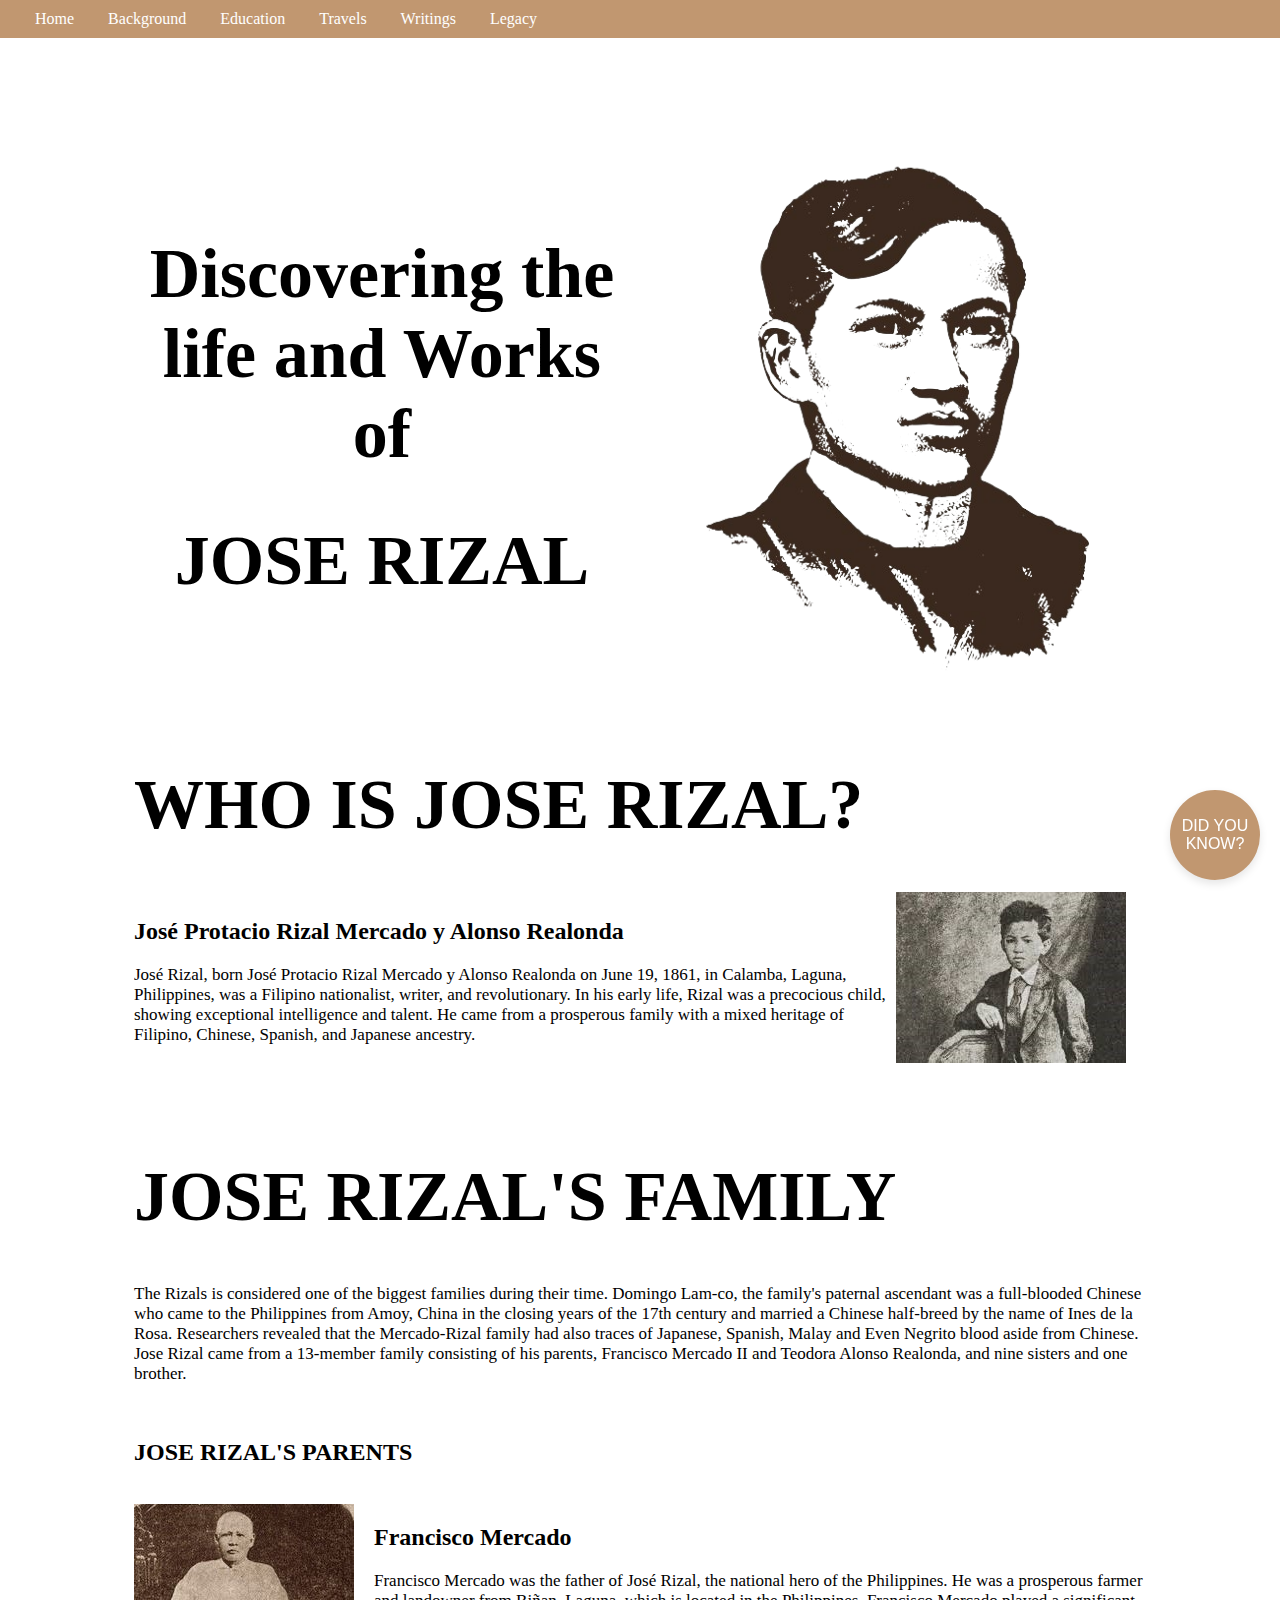
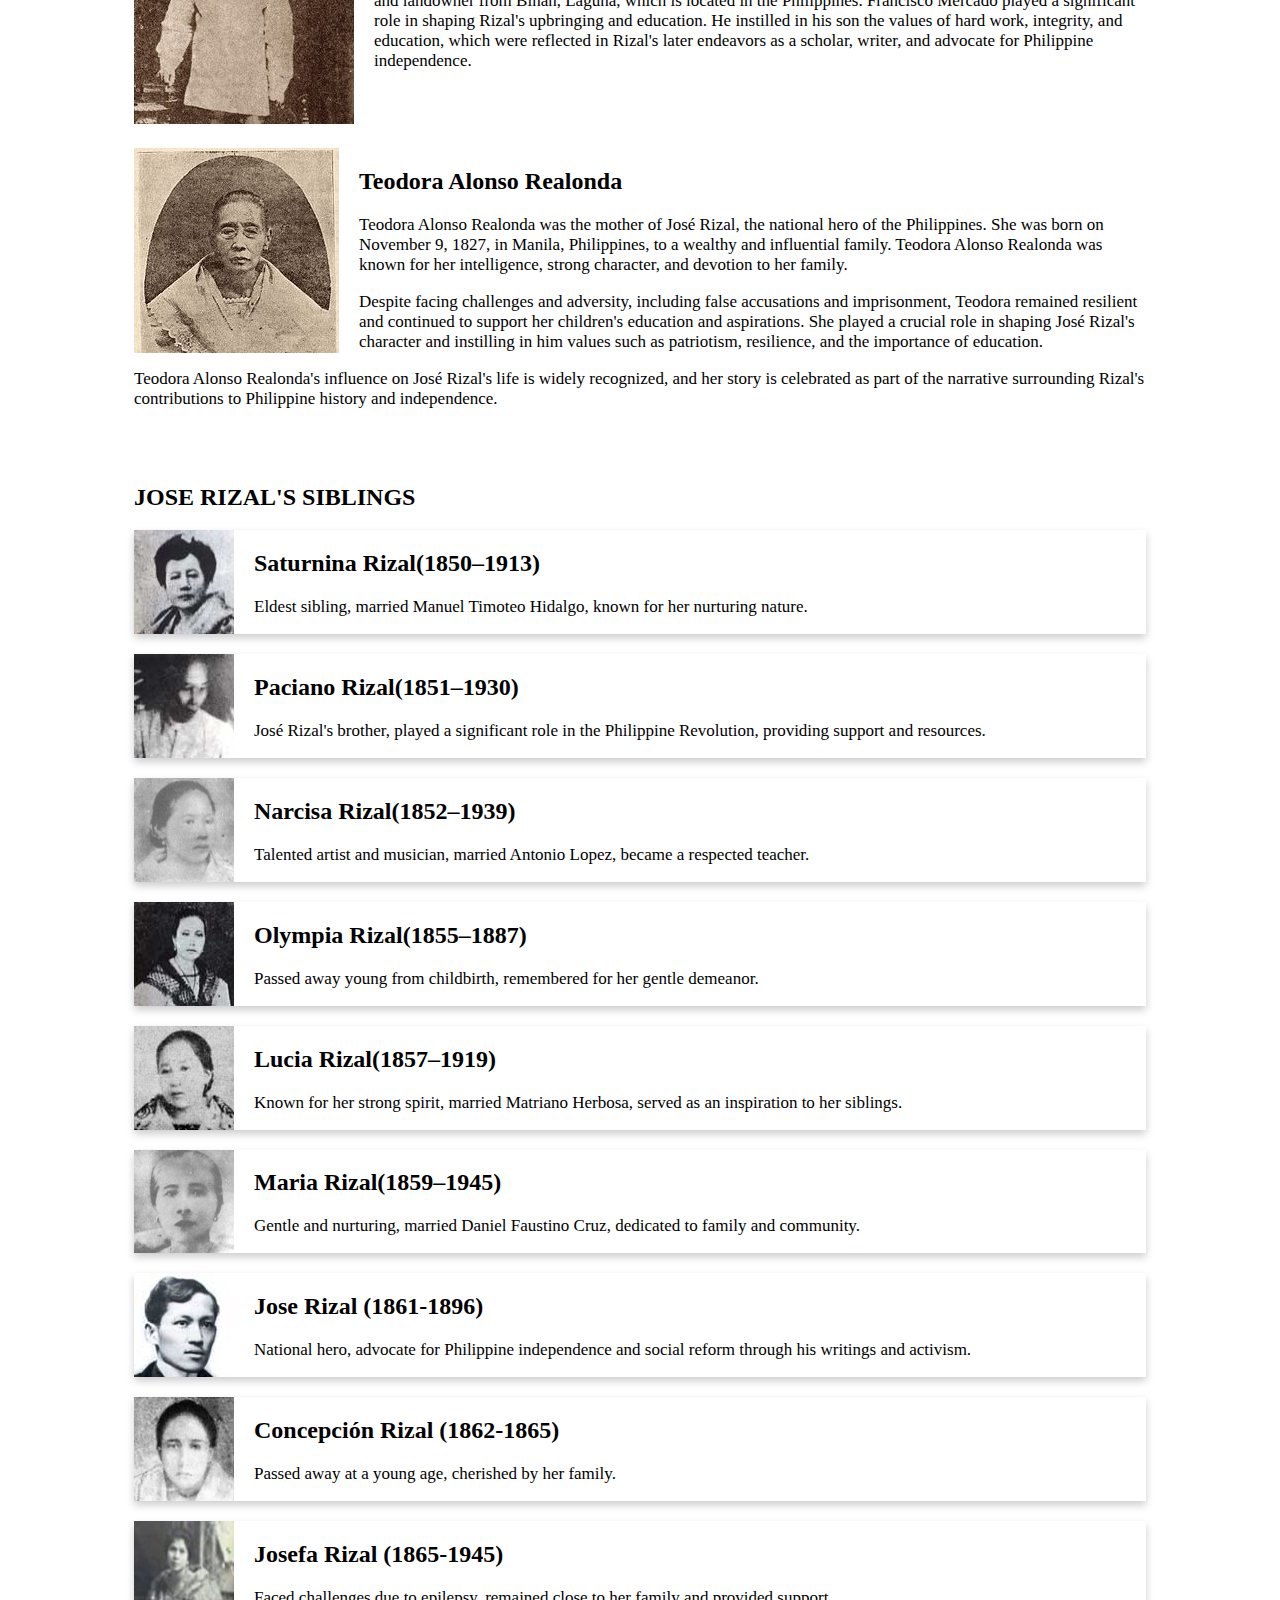
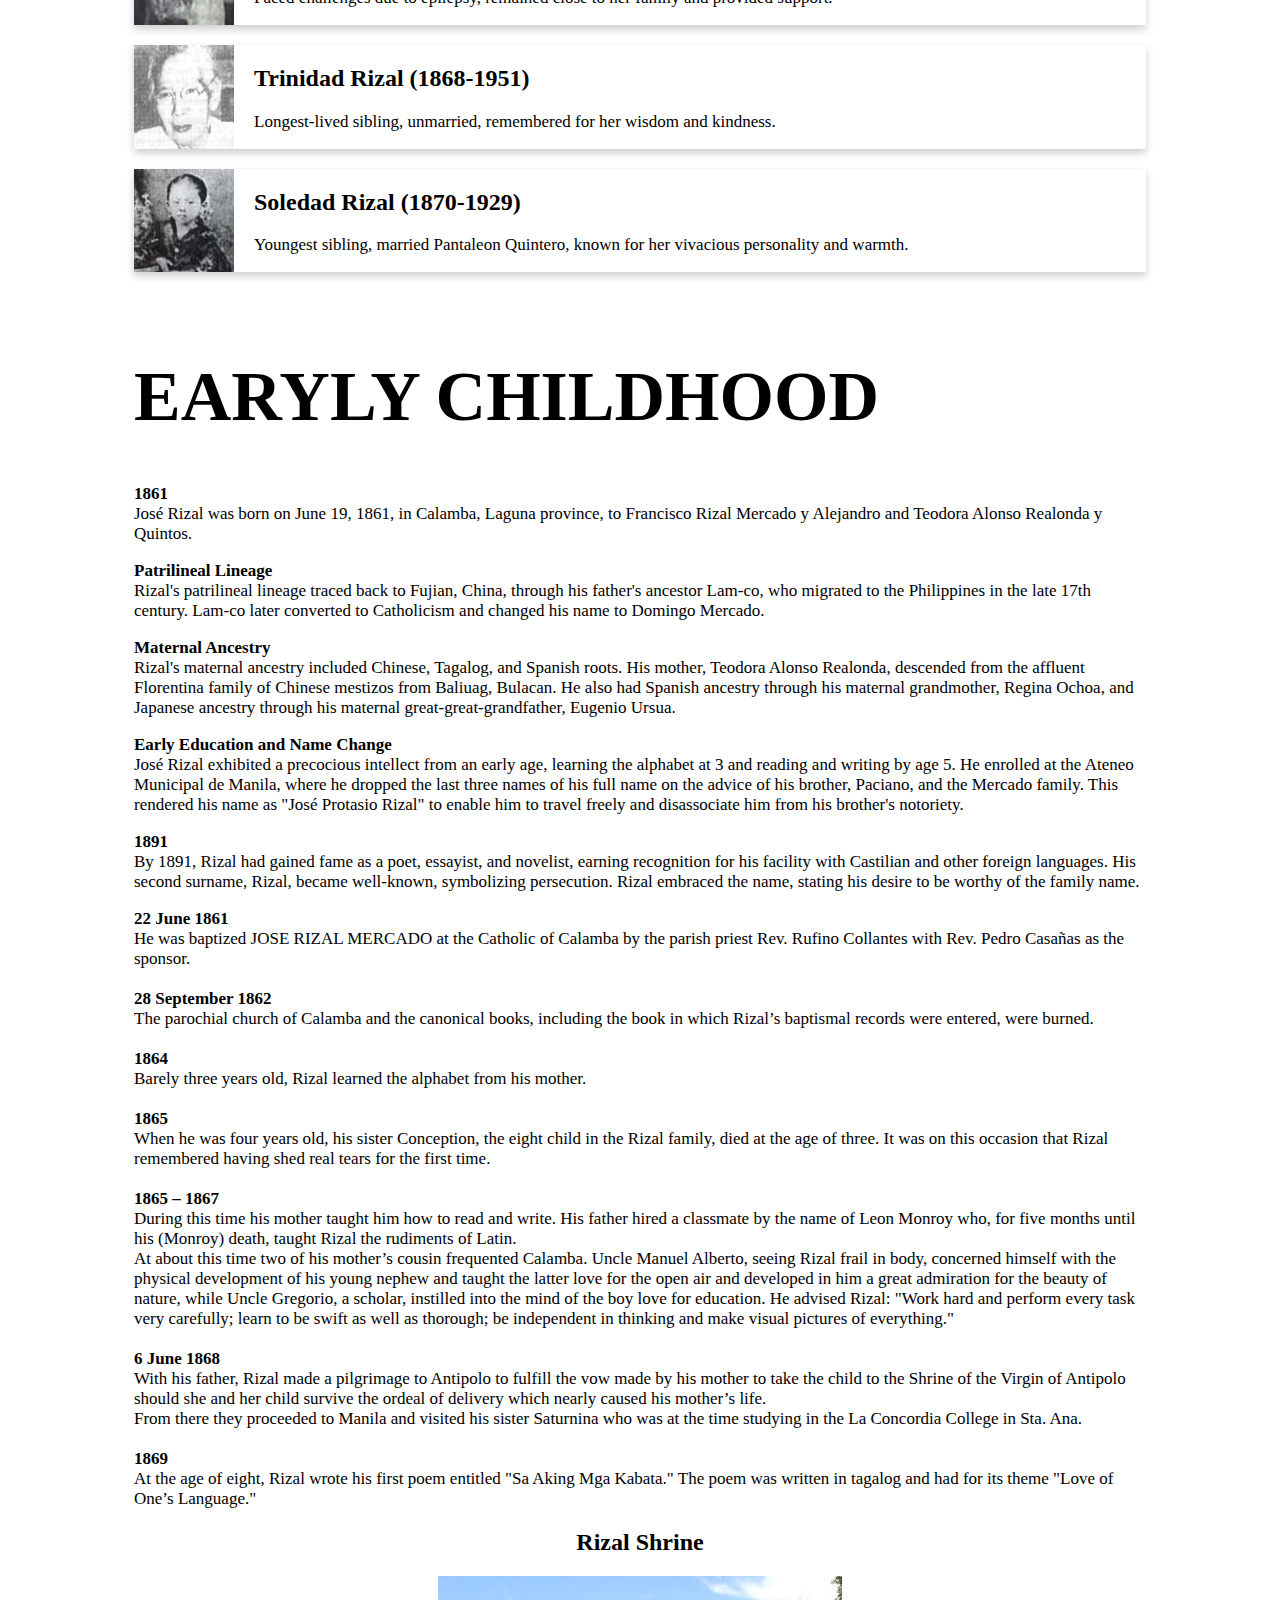
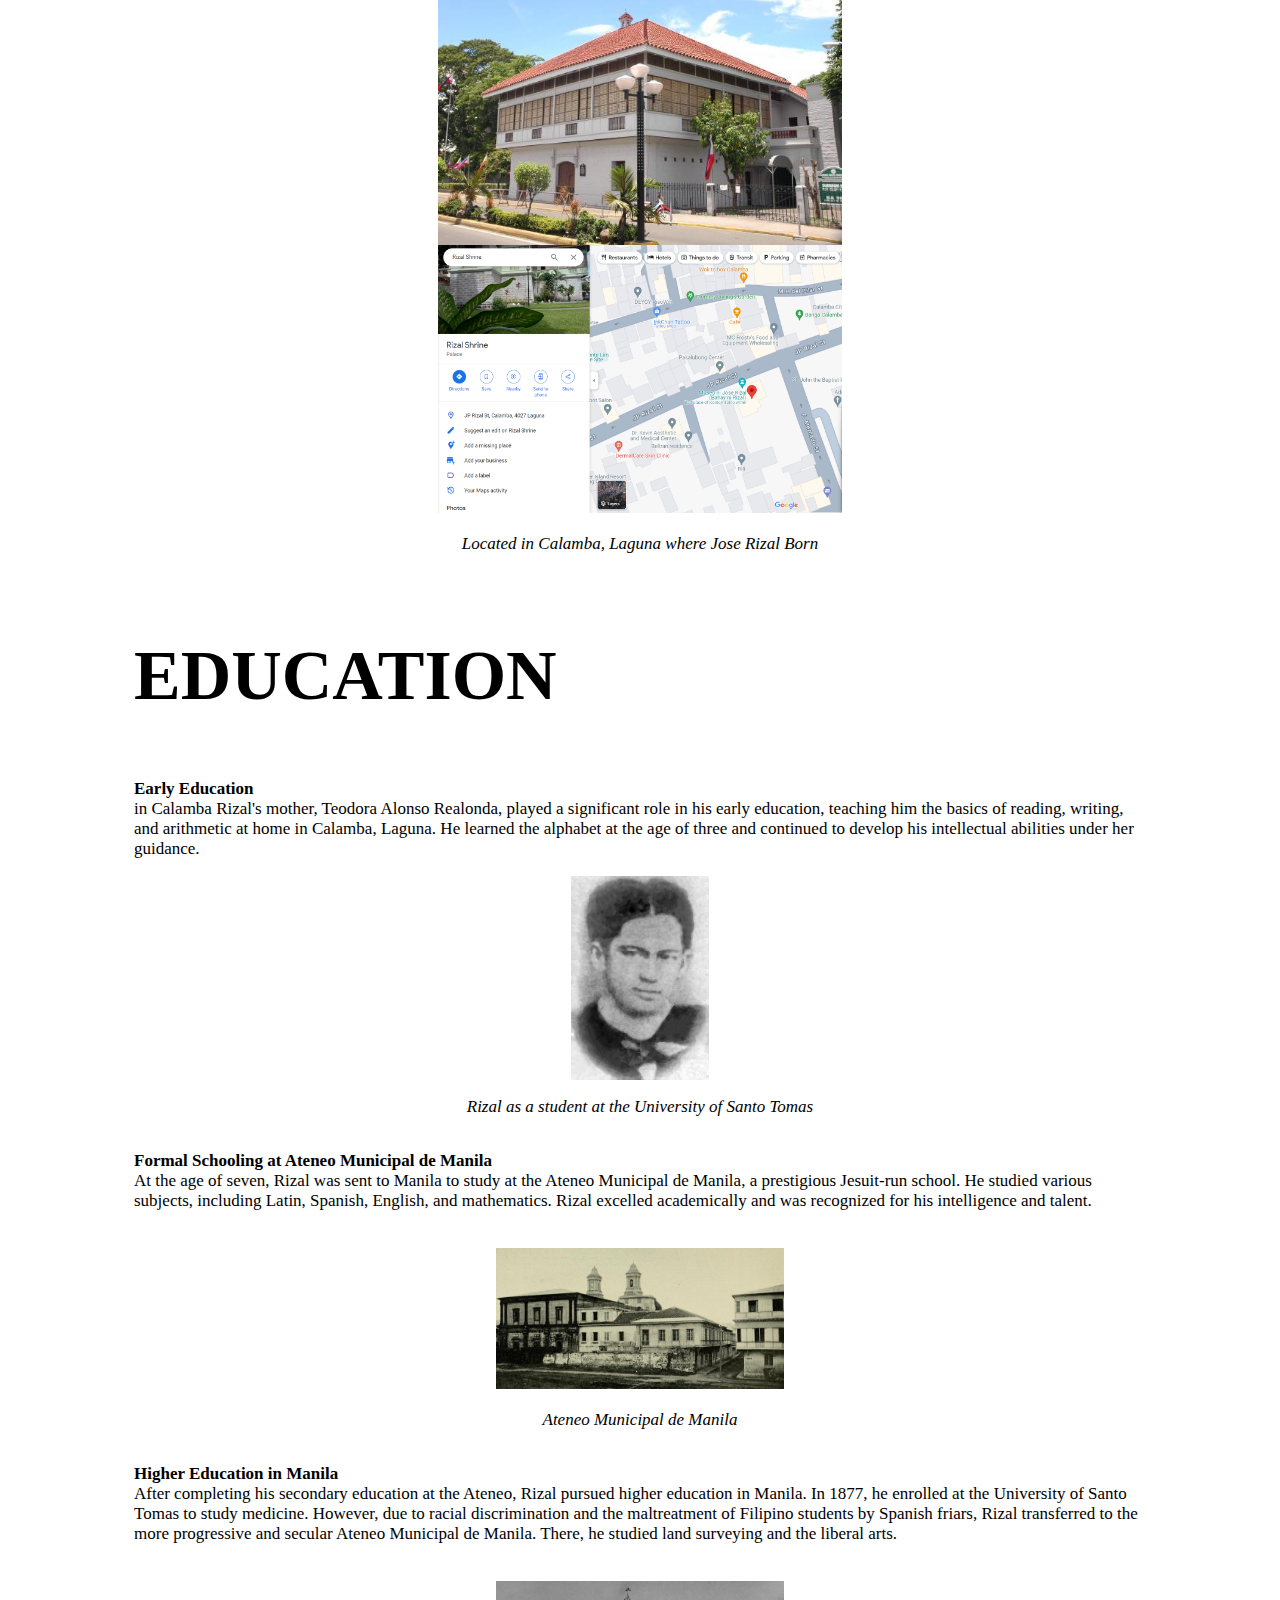
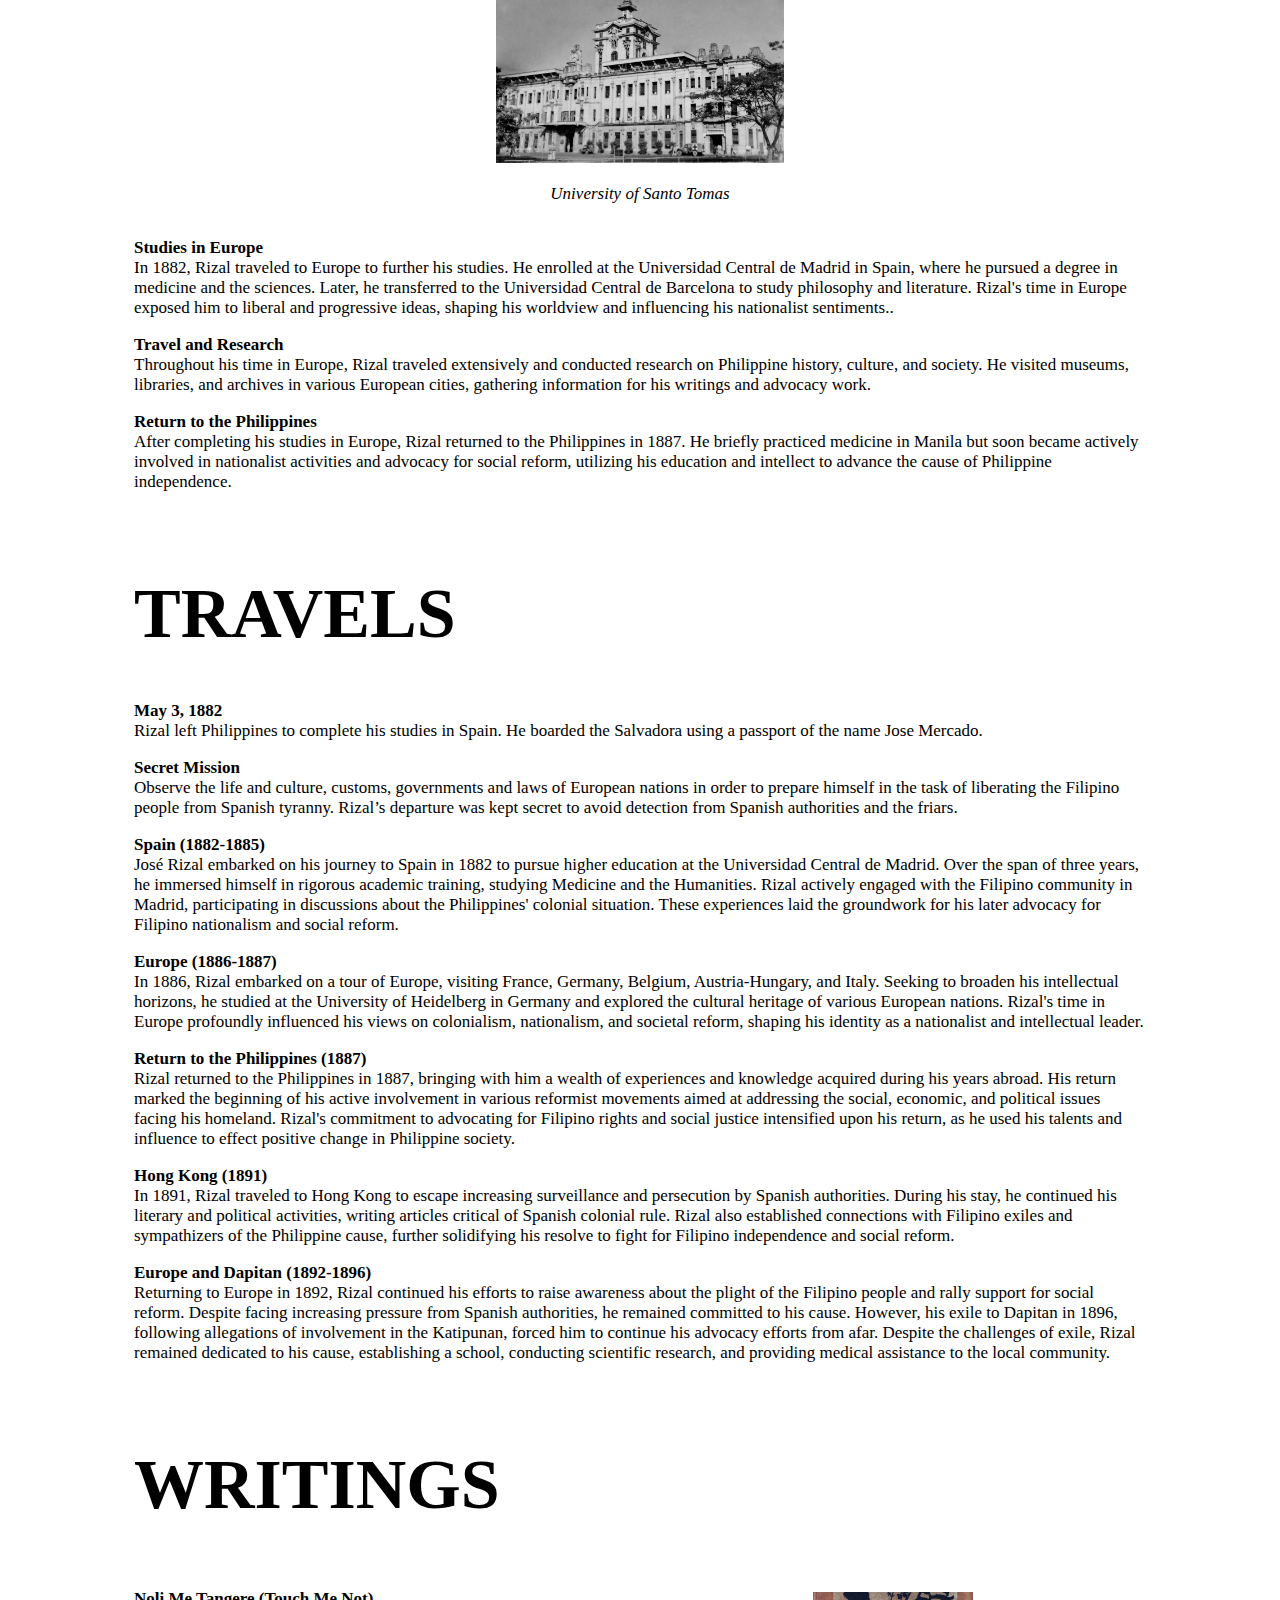
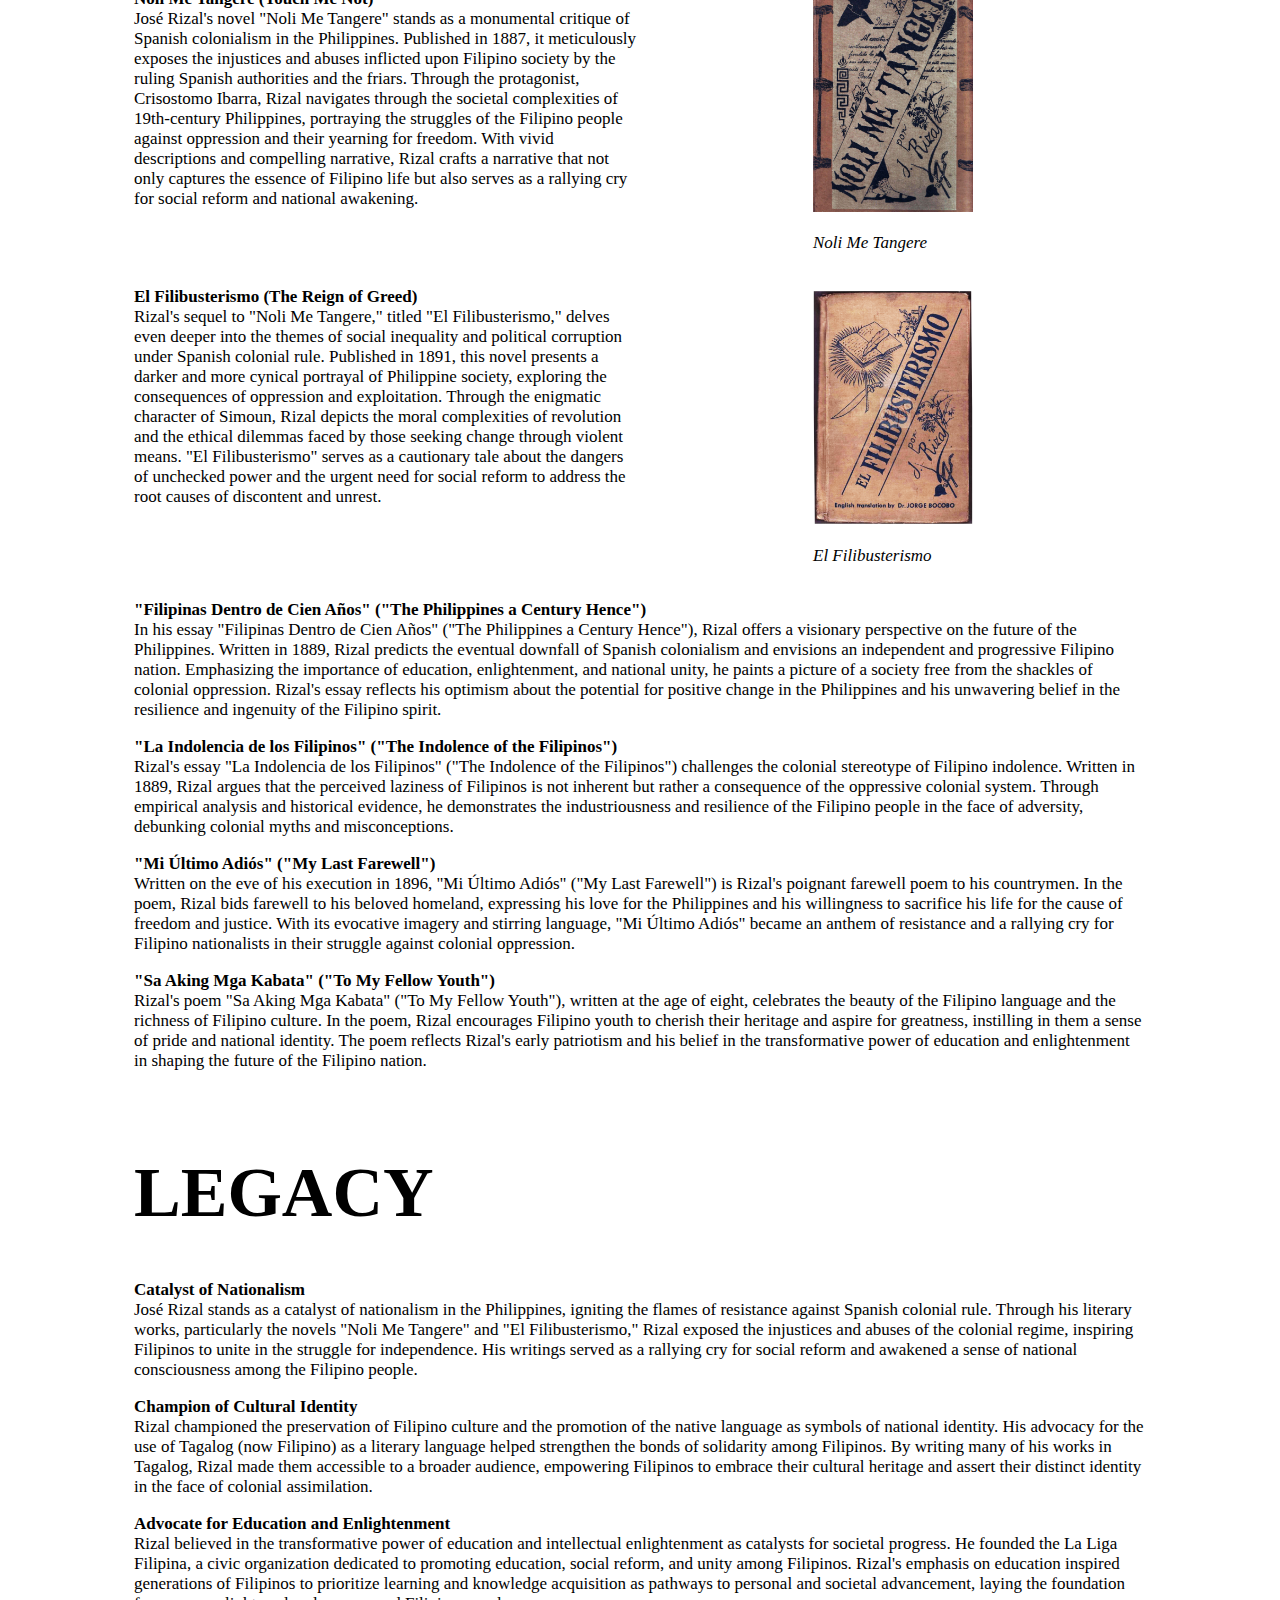
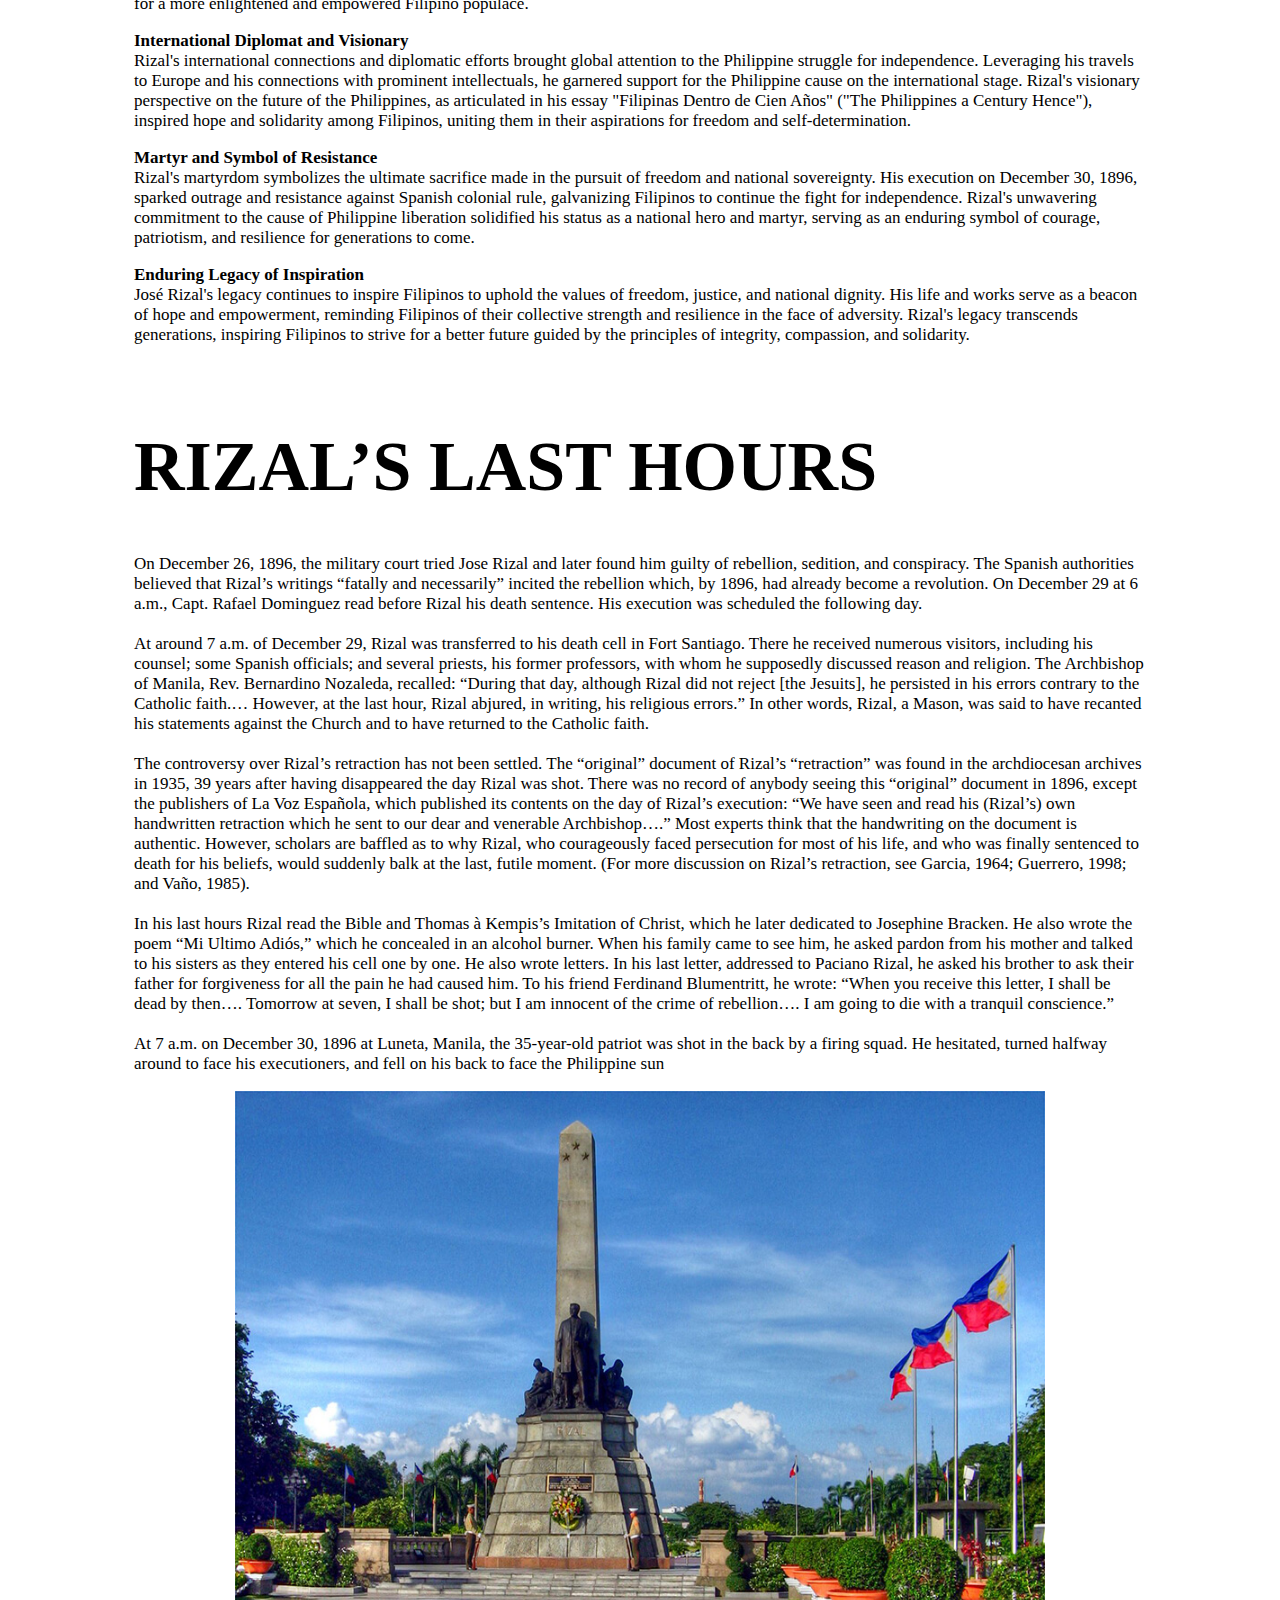
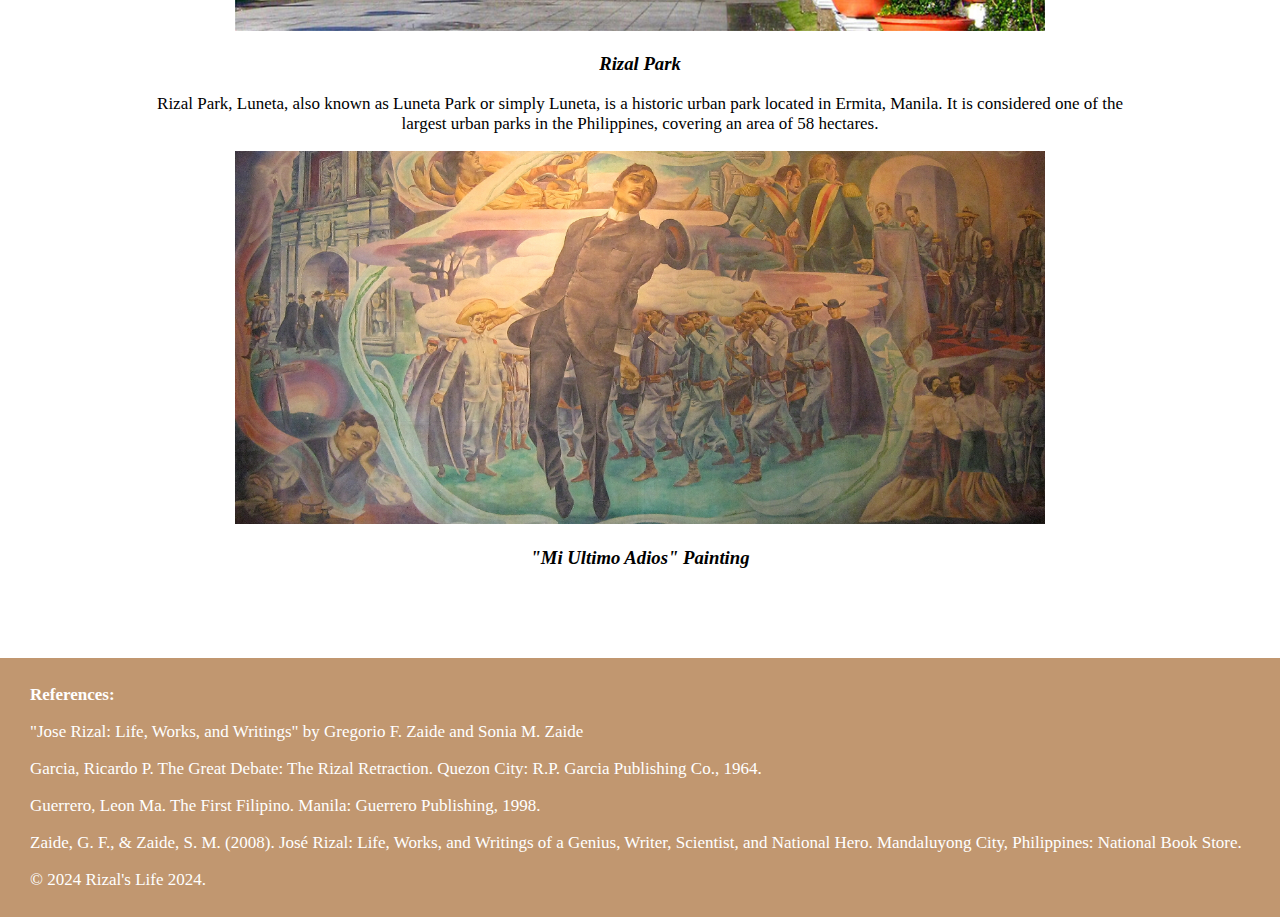
==== index.html @ e2695bc6 "w" ====
<!DOCTYPE html>
<html lang="en">
<head>
  <meta charset="UTF-8">
  <meta name="viewport" content="width=device-width, initial-scale=1.0">
  <title>My Website</title>
  <link rel="stylesheet" href="rizal-css.css">
</head>
<body>
    <header>
        <nav>
          <button id="menu-toggle">&#9776;</button>
          <ul class="navbar" id="nav-menu">
            <li><a href="#home">Home</a></li>
            <li><a href="#content">Background</a>
              <div class="subnav">
                <a href="#family">Family</a>
                <a href="#life">Early Life</a>
                <a href="#lasthour">Rizal's Last Hour</a>
              </div>
            </li>
            <li><a href="#education">Education</a></li>
            <li><a href="#travels">Travels</a></li>
            <li><a href="#writings">Writings</a></li>
            <li><a href="#legacy">Legacy</a></li>
          </ul>
        </nav>
      </header>      
  <div class="main-container">
  <main>
    <section id="home">
    <div class="intro">
        <div class="introtext">
            <h1>Discovering the life and Works of</h1>
            <h1>JOSE RIZAL</h1>

        </div>
        <div class="rizalimg">
            <img src="Rizal/rizal.png" alt="Rizal">
        </div>
    </div>
    </section>
    <h1>WHO IS JOSE RIZAL?</h1>
    <div class="jose">
        
        <div class="josetext">
            <h2>José Protacio Rizal Mercado y Alonso Realonda</h2>
            <p>José Rizal, born José Protacio Rizal Mercado y Alonso Realonda on June 19, 1861, in Calamba, Laguna, Philippines, was a Filipino nationalist, writer, and revolutionary. In his early life, Rizal was a precocious child, showing exceptional intelligence and talent. He came from a prosperous family with a mixed heritage of Filipino, Chinese, Spanish, and Japanese ancestry.</p>
        </div>
        <div class="joseimg">
            <img src="Rizal/josechild.jpg" alt="Jose Child">
        </div>
    </div>
<section id="family">
    <div class="family">
        <div class="familytext">
            <br>
            <h1>JOSE RIZAL'S FAMILY</h1>
            <p>The Rizals is considered one of the biggest families during their time. Domingo Lam-co, the family's paternal ascendant was a 
                full-blooded Chinese who came to the Philippines from Amoy, China in the closing years of the 17th century and married a Chinese 
                half-breed by the name of Ines de la Rosa.
                Researchers revealed that the Mercado-Rizal family had also traces of Japanese, Spanish, Malay and Even Negrito blood aside from Chinese.
                Jose Rizal came from a 13-member family consisting of his parents, Francisco Mercado II and Teodora Alonso Realonda, and nine sisters and one brother.</p>
        </div>
    </div>
    <br>
    <h2>JOSE RIZAL'S PARENTS</h2>
    <div class="parents">
        <div class="parentstext">
            <br>

            <div class="parentsimg">
            <img src="Rizal/father.jpg" alt="Francisco Mercado">
        </div>            
        <h2>Francisco Mercado</h2>
            <p>Francisco Mercado was the father of José Rizal, the national hero of the Philippines. 
                He was a prosperous farmer and landowner from Biñan, Laguna, which is located in the Philippines. 
                Francisco Mercado played a significant role in shaping Rizal's upbringing and education. 
                He instilled in his son the values of hard work, integrity, and education, which were reflected in 
                Rizal's later endeavors as a scholar, writer, and advocate for Philippine independence.</p>
        </div>
        
    </div>

    <div class="parents">
        <div class="parentstext">
            
            <div class="parentsimg">
            <img src="Rizal/mother.jpg" alt="Teodora Alonso Realonda">
        </div>
        <h2>Teodora Alonso Realonda</h2>
            <p>Teodora Alonso Realonda was the mother of José Rizal, the national hero of the Philippines. 
                She was born on November 9, 1827, in Manila, Philippines, to a wealthy and influential family. 
                Teodora Alonso Realonda was known for her intelligence, strong character, and devotion to her family.</p>

            <p>Despite facing challenges and adversity, including false accusations and imprisonment, Teodora remained 
                resilient and continued to support her children's education and aspirations. She played a crucial role in 
                shaping José Rizal's character and instilling in him values such as patriotism, resilience, and the importance of education.</p>
                
            <p>Teodora Alonso Realonda's influence on José Rizal's life is widely recognized, and her story is celebrated 
                as part of the narrative surrounding Rizal's contributions to Philippine history and independence.</p>
        </div>
        
    </div>
    <!--SIBLINGS-->
        <br>
        <h2>JOSE RIZAL'S SIBLINGS</h2>
        <div class="siblings">
        <div class="siblinginfo">
                <img class="siblingsimg" src="Rizal/saturnina.jpg" alt="Teodora Alonso Realonda">
            <div class="siblingstext">
                <h2>Saturnina Rizal(1850–1913)</h2>
                <p>Eldest sibling, married Manuel Timoteo Hidalgo, known for her nurturing nature.</p>
            </div>
        </div>
        <div class="siblinginfo">
                <img class="siblingsimg" src="Rizal/paciano.jpg" alt="Teodora Alonso Realonda">
            <div class="siblingstext">
                <h2>Paciano Rizal(1851–1930)</h2>
                <p>José Rizal's brother, played a significant role in the Philippine Revolution, providing support and resources.
            </div>
        </div>
        <div class="siblinginfo">
                <img class="siblingsimg" src="Rizal/narcisa.jpg" alt="Teodora Alonso Realonda">
            <div class="siblingstext">
                <h2>Narcisa Rizal(1852–1939)</h2>
                <p>Talented artist and musician, married Antonio Lopez, became a respected teacher.
            </div>
        </div>
        <div class="siblinginfo">
                <img class="siblingsimg" src="Rizal/olimpia.jpg" alt="Teodora Alonso Realonda">
            <div class="siblingstext">
                <h2>Olympia Rizal(1855–1887)</h2>
                <p>Passed away young from childbirth, remembered for her gentle demeanor.
            </div>
        </div>
        <div class="siblinginfo">
                <img class="siblingsimg" src="Rizal/lucia.jpg" alt="Teodora Alonso Realonda">
            <div class="siblingstext">
                <h2>Lucia Rizal(1857–1919)</h2>
                <p>Known for her strong spirit, married Matriano Herbosa, served as an inspiration to her siblings.
            </div>
        </div>
        <div class="siblinginfo">
                <img class="siblingsimg" src="Rizal/maria.jpg" alt="Teodora Alonso Realonda">
            <div class="siblingstext">
                <h2>Maria Rizal(1859–1945)</h2>
                <p>Gentle and nurturing, married Daniel Faustino Cruz, dedicated to family and community.
            </div>
        </div>
        <div class="siblinginfo">
                <img class="siblingsimg" src="Rizal/rizal.jpg" alt="Teodora Alonso Realonda">
            <div class="siblingstext">
                <h2>Jose Rizal (1861-1896)</h2>
                <p>National hero, advocate for Philippine independence and social reform through his writings and activism.
            </div>
        </div>
        <div class="siblinginfo">
                <img class="siblingsimg" src="Rizal/conception.jpg" alt="Teodora Alonso Realonda">
            <div class="siblingstext">
                <h2>Concepción Rizal (1862-1865)</h2>
                <p>Passed away at a young age, cherished by her family.
            </div>
        </div>
        <div class="siblinginfo">
                <img class="siblingsimg" src="Rizal/josefia.jpg" alt="Teodora Alonso Realonda">
            <div class="siblingstext">
                <h2>Josefa Rizal (1865-1945)</h2>
                <p>Faced challenges due to epilepsy, remained close to her family and provided support.
            </div>
        </div>
        <div class="siblinginfo">
                <img class="siblingsimg" src="Rizal/trinidad.jpg" alt="Teodora Alonso Realonda">
            <div class="siblingstext">
                <h2>Trinidad Rizal (1868-1951)</h2>
                <p>Longest-lived sibling, unmarried, remembered for her wisdom and kindness.</p>
        </div>
        </div>
        <div class="siblinginfo">
                <img class="siblingsimg" src="Rizal/soledad.jpg" alt="Teodora Alonso Realonda"> 
            <div class="siblingstext">
                <h2>Soledad Rizal (1870-1929)</h2>
                <p>Youngest sibling, married Pantaleon Quintero, known for her vivacious personality and warmth.</p>
            </div>
        </div>
    </div>
    </section>
    <!--EARLYCHILDHOOD-->
    <section id="life">
        <div class="earlychildhood">
            <br>
            <h1>EARYLY CHILDHOOD</h1>
            <p><b>1861</b><br> José Rizal was born on June 19, 1861, in Calamba, Laguna province, to Francisco Rizal Mercado y Alejandro and Teodora Alonso Realonda y Quintos.</p>
            <p><b>Patrilineal Lineage</b><br> Rizal's patrilineal lineage traced back to Fujian, China, through his father's ancestor Lam-co, who migrated to the Philippines in the late 17th century. Lam-co later converted to Catholicism and changed his name to Domingo Mercado.</p>
            <p><b>Maternal Ancestry</b><br> Rizal's maternal ancestry included Chinese, Tagalog, and Spanish roots. His mother, Teodora Alonso Realonda, descended from the affluent Florentina family of Chinese mestizos from Baliuag, Bulacan. He also had Spanish ancestry through his maternal grandmother, Regina Ochoa, and Japanese ancestry through his maternal great-great-grandfather, Eugenio Ursua.</p>
            <p><b>Early Education and Name Change</b><br> José Rizal exhibited a precocious intellect from an early age, learning the alphabet at 3 and reading and writing by age 5. He enrolled at the Ateneo Municipal de Manila, where he dropped the last three names of his full name on the advice of his brother, Paciano, and the Mercado family. This rendered his name as "José Protasio Rizal" to enable him to travel freely and disassociate him from his brother's notoriety.</p>
            <p><b>1891</b><br> By 1891, Rizal had gained fame as a poet, essayist, and novelist, earning recognition for his facility with Castilian and other foreign languages. His second surname, Rizal, became well-known, symbolizing persecution. Rizal embraced the name, stating his desire to be worthy of the family name.</p>
                <p><b>22 June 1861</b><br>He was baptized JOSE RIZAL MERCADO at the Catholic of Calamba by the parish priest Rev. Rufino Collantes with Rev. Pedro Casañas as the sponsor.<br>
                <br>
                <b>28 September 1862</b><br>The parochial church of Calamba and the canonical books, including the book in which Rizal’s baptismal records were entered, were burned.<br>
                <br>
                <b>1864</b><br>Barely three years old, Rizal learned the alphabet from his mother.<br>
                <br>
                <b>1865</b><br>When he was four years old, his sister Conception, the eight child in the Rizal family, died at the age of three. It was on this occasion that Rizal remembered having shed real tears for the first time.<br>
                <br>
                <b>1865 – 1867</b><br>During this time his mother taught him how to read and write. His father hired a classmate by the name of Leon Monroy who, for five months until his (Monroy) death, taught Rizal the rudiments of Latin.<br>
                At about this time two of his mother’s cousin frequented Calamba. Uncle Manuel Alberto, seeing Rizal frail in body, concerned himself with the physical development of his young nephew and taught the latter 
                love for the open air and developed in him a great admiration for the beauty of nature, while Uncle Gregorio, a scholar, instilled into the mind of the boy love for education. He advised Rizal: "Work hard 
                and perform every task very carefully; learn to be swift as well as thorough; be independent in thinking and make visual pictures of everything."<br>
                <br>
                <b> 6 June 1868</b><br>With his father, Rizal made a pilgrimage to Antipolo to fulfill the vow made by his mother to take the child to the Shrine of the Virgin of Antipolo should she and her child survive the ordeal of delivery which nearly caused his mother’s life.<br>
                From there they proceeded to Manila and visited his sister Saturnina who was at the time studying in the La Concordia College in Sta. Ana.<br>
                <br>
                <b>1869</b><br>At the age of eight, Rizal wrote his first poem entitled "Sa Aking Mga Kabata." The poem was written in tagalog and had for its theme "Love of One’s Language."</p>
        </div>
        <div class="shrineinfo">
                <h2>Rizal Shrine</h2>
            <img class="shrineimg"src="Rizal/shrine.jpg" alt="Rizal Shrine">
            <img class="shrinemap" src="Rizal/shrinemap.png" alt="Rizal Shrine Map">
            <p><i>Located in Calamba, Laguna where Jose Rizal Born</i></p>
            </div>
        
    </section>

    <!--EDUCAAAAAAAAAAAAAAAAAATION-->
    <section id="education">
    <div class="education">
        <br>
        <h1>EDUCATION</h1>
        <div class="educationgrid">
            <div class="educationtext2">
            <p><b>Early Education</b><br> in Calamba Rizal's mother, Teodora Alonso Realonda, played a significant role in his early education, 
                teaching him the basics of reading, writing, and arithmetic at home in Calamba, Laguna. He learned the alphabet at the 
                age of three and continued to develop his intellectual abilities under her guidance.</p>
            </div>
            <div class="teen">
                <img src="Rizal/teen.jpg" alt="Rizal Teen Age" >
                <p><i>Rizal as a student at the University of Santo Tomas</i></p>
            </div>
        </div>
    <div class="educationgrid">
        <div class="educationtext2">
            <p><b>Formal Schooling at Ateneo Municipal de Manila</b><br> At the age of seven, Rizal was sent to Manila to study at the Ateneo Municipal de Manila, 
                a prestigious Jesuit-run school. He studied various subjects, including Latin, Spanish, English, and mathematics. Rizal excelled academically 
                and was recognized for his intelligence and talent.</p>
        </div>
        <div class="school">
            <img src="Rizal/school.jpg" alt="Ateneo Municipal de Manila" >
            <p><i>Ateneo Municipal de Manila</i></p>
        </div>
    </div>
    <div class="educationgrid">
        <div class="educationtext3">
            <p><b>Higher Education in Manila</b><br> After completing his secondary education at the Ateneo, Rizal pursued higher 
                education in Manila. In 1877, he enrolled at the University of Santo Tomas to study medicine. However, due to racial discrimination 
                and the maltreatment of Filipino students by Spanish friars, Rizal transferred to the more progressive and secular Ateneo Municipal 
                de Manila. There, he studied land surveying and the liberal arts.</p>
        </div>
            <div class="school">    
            <img src="Rizal/tomas.jpg" alt="University of Santo Tomas">
            <p><i>University of Santo Tomas</i></p>
        </div>
    </div>
            <div class="educationtext4">
                <p><b>Studies in Europe</b><br> In 1882, Rizal traveled to Europe to further his studies. He enrolled at the Universidad Central
                    de Madrid in Spain, where he pursued a degree in medicine and the sciences. Later, he transferred to the Universidad Central 
                    de Barcelona to study philosophy and literature. Rizal's time in Europe exposed him to liberal and progressive ideas, shaping 
                    his worldview and influencing his nationalist sentiments..</p>
            <p><b>Travel and Research</b><br> Throughout his time in Europe, Rizal traveled extensively and conducted research on Philippine history, 
                culture, and society. He visited museums, libraries, and archives in various European cities, gathering information for his writings and advocacy work.</p>
                <p><b>Return to the Philippines</b><br>After completing his studies in Europe, Rizal returned to the Philippines in 1887. 
                    He briefly practiced medicine in Manila but soon became actively involved in nationalist activities and advocacy for social reform, 
                    utilizing his education and intellect to advance the cause of Philippine independence.</p>
            </div>
        </div>
    </section>
    <!--TRAVEEEEEEEEEEEEEEELS-->
    <section id="travels">
    <div class="travels">
        <br>
        <h1>TRAVELS</h1>
            <p><b>May 3, 1882</b><br>Rizal left Philippines to complete his studies in Spain. He boarded the Salvadora using a passport of the name Jose Mercado.</p>
            <p><b>Secret Mission</b><br>Observe the life and culture, customs, governments and laws of European nations in order to prepare himself in the task of liberating the Filipino people from Spanish tyranny. Rizal’s departure was kept secret to avoid detection from Spanish authorities and the friars.</p>
            <p><b>Spain (1882-1885)</b><br>José Rizal embarked on his journey to Spain in 1882 to pursue higher education at the Universidad Central de Madrid. Over the span of three years, he immersed himself in rigorous academic training, studying Medicine and the Humanities. Rizal actively engaged with the Filipino community in Madrid, participating in discussions about the Philippines' colonial situation. These experiences laid the groundwork for his later advocacy for Filipino nationalism and social reform.</p>
            <p><b>Europe (1886-1887)</b><br>In 1886, Rizal embarked on a tour of Europe, visiting France, Germany, Belgium, Austria-Hungary, and Italy. Seeking to broaden his intellectual horizons, he studied at the University of Heidelberg in Germany and explored the cultural heritage of various European nations. Rizal's time in Europe profoundly influenced his views on colonialism, nationalism, and societal reform, shaping his identity as a nationalist and intellectual leader.</p>
            <p><b>Return to the Philippines (1887)</b><br>Rizal returned to the Philippines in 1887, bringing with him a wealth of experiences and knowledge acquired during his years abroad. His return marked the beginning of his active involvement in various reformist movements aimed at addressing the social, economic, and political issues facing his homeland. Rizal's commitment to advocating for Filipino rights and social justice intensified upon his return, as he used his talents and influence to effect positive change in Philippine society.</p>
            <p><b>Hong Kong (1891)</b><br>In 1891, Rizal traveled to Hong Kong to escape increasing surveillance and persecution by Spanish authorities. During his stay, he continued his literary and political activities, writing articles critical of Spanish colonial rule. Rizal also established connections with Filipino exiles and sympathizers of the Philippine cause, further solidifying his resolve to fight for Filipino independence and social reform.</p>
            <p><b>Europe and Dapitan (1892-1896)</b><br>Returning to Europe in 1892, Rizal continued his efforts to raise awareness about the plight of the Filipino people and rally support for social reform. Despite facing increasing pressure from Spanish authorities, he remained committed to his cause. However, his exile to Dapitan in 1896, following allegations of involvement in the Katipunan, forced him to continue his advocacy efforts from afar. Despite the challenges of exile, Rizal remained dedicated to his cause, establishing a school, conducting scientific research, and providing medical assistance to the local community.</p>
        </div>
        </section>
        <!--WRITIIIIIIIIIIIIIIIIIIIIIIIIINGS-->
        <section id="writings">
        <div class="writings">
            <br>
            <h1>WRITINGS</h1>
        <div class="writingsgrid">
            <div class="writingstext">
                <p><b>Noli Me Tangere (Touch Me Not)</b><br>José Rizal's novel "Noli Me Tangere" stands as a monumental critique of Spanish colonialism in the Philippines. Published in 1887, it meticulously exposes the injustices and abuses inflicted upon Filipino society by the ruling Spanish authorities and the friars. Through the protagonist, Crisostomo Ibarra, Rizal navigates through the societal complexities of 19th-century Philippines, portraying the struggles of the Filipino people against oppression and their yearning for freedom. With vivid descriptions and compelling narrative, Rizal crafts a narrative that not only captures the essence of Filipino life but also serves as a rallying cry for social reform and national awakening.</p>
            </div>
            <div class="book">
                <img src="Rizal/noli.jpg" alt="Noli Me Tangere" >
                <p><i>Noli Me Tangere</i></p>
            </div>
        </div>
        <div class="writingsgrid">
            <div class="writingstext">
                <p><b>El Filibusterismo (The Reign of Greed)</b><br>Rizal's sequel to "Noli Me Tangere," titled "El Filibusterismo," delves even deeper into the themes of social inequality and political corruption under Spanish colonial rule. Published in 1891, this novel presents a darker and more cynical portrayal of Philippine society, exploring the consequences of oppression and exploitation. Through the enigmatic character of Simoun, Rizal depicts the moral complexities of revolution and the ethical dilemmas faced by those seeking change through violent means. "El Filibusterismo" serves as a cautionary tale about the dangers of unchecked power and the urgent need for social reform to address the root causes of discontent and unrest.</p>
            </div>
            <div class="book">
                <img src="Rizal/el.png" alt="El Filibusterismo" >
                <p><i>El Filibusterismo</i></p>
            </div>
        </div>
        <div class="writingstext">
            <p><b>"Filipinas Dentro de Cien Años" ("The Philippines a Century Hence")</b><br>In his essay "Filipinas Dentro de Cien Años" ("The Philippines a Century Hence"), Rizal offers a visionary perspective on the future of the Philippines. Written in 1889, Rizal predicts the eventual downfall of Spanish colonialism and envisions an independent and progressive Filipino nation. Emphasizing the importance of education, enlightenment, and national unity, he paints a picture of a society free from the shackles of colonial oppression. Rizal's essay reflects his optimism about the potential for positive change in the Philippines and his unwavering belief in the resilience and ingenuity of the Filipino spirit.</p>
            <p><b>"La Indolencia de los Filipinos" ("The Indolence of the Filipinos")</b><br>Rizal's essay "La Indolencia de los Filipinos" ("The Indolence of the Filipinos") challenges the colonial stereotype of Filipino indolence. Written in 1889, Rizal argues that the perceived laziness of Filipinos is not inherent but rather a consequence of the oppressive colonial system. Through empirical analysis and historical evidence, he demonstrates the industriousness and resilience of the Filipino people in the face of adversity, debunking colonial myths and misconceptions.</p>
            <p><b>"Mi Último Adiós" ("My Last Farewell")</b><br>Written on the eve of his execution in 1896, "Mi Último Adiós" ("My Last Farewell") is Rizal's poignant farewell poem to his countrymen. In the poem, Rizal bids farewell to his beloved homeland, expressing his love for the Philippines and his willingness to sacrifice his life for the cause of freedom and justice. With its evocative imagery and stirring language, "Mi Último Adiós" became an anthem of resistance and a rallying cry for Filipino nationalists in their struggle against colonial oppression.</p>
            <p><b>"Sa Aking Mga Kabata" ("To My Fellow Youth")</b><br>Rizal's poem "Sa Aking Mga Kabata" ("To My Fellow Youth"), written at the age of eight, celebrates the beauty of the Filipino language and the richness of Filipino culture. In the poem, Rizal encourages Filipino youth to cherish their heritage and aspire for greatness, instilling in them a sense of pride and national identity. The poem reflects Rizal's early patriotism and his belief in the transformative power of education and enlightenment in shaping the future of the Filipino nation.</p>
        </div>
        </div>
        </section>
        <!--LEGAAAAAAACY-->

    <div class="legacytext">
        
        <section id="legacy"><br>
        <h1>LEGACY</h1>
        <p><b>Catalyst of Nationalism</b><br>José Rizal stands as a catalyst of nationalism in the Philippines, igniting the flames of resistance against Spanish colonial rule. Through his literary works, particularly the novels "Noli Me Tangere" and "El Filibusterismo," Rizal exposed the injustices and abuses of the colonial regime, inspiring Filipinos to unite in the struggle for independence. His writings served as a rallying cry for social reform and awakened a sense of national consciousness among the Filipino people.</p>
        <p><b>Champion of Cultural Identity</b><br>Rizal championed the preservation of Filipino culture and the promotion of the native language as symbols of national identity. His advocacy for the use of Tagalog (now Filipino) as a literary language helped strengthen the bonds of solidarity among Filipinos. By writing many of his works in Tagalog, Rizal made them accessible to a broader audience, empowering Filipinos to embrace their cultural heritage and assert their distinct identity in the face of colonial assimilation.</p>
        <p><b>Advocate for Education and Enlightenment</b><br>Rizal believed in the transformative power of education and intellectual enlightenment as catalysts for societal progress. He founded the La Liga Filipina, a civic organization dedicated to promoting education, social reform, and unity among Filipinos. Rizal's emphasis on education inspired generations of Filipinos to prioritize learning and knowledge acquisition as pathways to personal and societal advancement, laying the foundation for a more enlightened and empowered Filipino populace.</p>
        <p><b>International Diplomat and Visionary</b><br>Rizal's international connections and diplomatic efforts brought global attention to the Philippine struggle for independence. Leveraging his travels to Europe and his connections with prominent intellectuals, he garnered support for the Philippine cause on the international stage. Rizal's visionary perspective on the future of the Philippines, as articulated in his essay "Filipinas Dentro de Cien Años" ("The Philippines a Century Hence"), inspired hope and solidarity among Filipinos, uniting them in their aspirations for freedom and self-determination.</p>
        <p><b>Martyr and Symbol of Resistance</b><br>Rizal's martyrdom symbolizes the ultimate sacrifice made in the pursuit of freedom and national sovereignty. His execution on December 30, 1896, sparked outrage and resistance against Spanish colonial rule, galvanizing Filipinos to continue the fight for independence. Rizal's unwavering commitment to the cause of Philippine liberation solidified his status as a national hero and martyr, serving as an enduring symbol of courage, patriotism, and resilience for generations to come.</p>
        <p><b>Enduring Legacy of Inspiration</b><br>José Rizal's legacy continues to inspire Filipinos to uphold the values of freedom, justice, and national dignity. His life and works serve as a beacon of hope and empowerment, reminding Filipinos of their collective strength and resilience in the face of adversity. Rizal's legacy transcends generations, inspiring Filipinos to strive for a better future guided by the principles of integrity, compassion, and solidarity.</p>
    </div>
    </section>
    <!--JOSE RIZAL"S DEATH-->
    <section id="lasthour">
    <div class="last">
        <br>
    <h1>RIZAL’S LAST HOURS</h1>
    <p>On December 26, 1896, the military court tried Jose Rizal and later found him guilty of rebellion, sedition, and conspiracy. The Spanish authorities believed that Rizal’s writings “fatally and necessarily” incited the rebellion which, by 1896, had already become a revolution. On December 29 at 6 a.m., Capt. Rafael Dominguez read before Rizal his death sentence. His execution was scheduled the following day.<br>
        <br>
        At around 7 a.m. of December 29, Rizal was transferred to his death cell in Fort Santiago. There he received numerous visitors, including his counsel; some Spanish officials; and several priests, his former professors, with whom he supposedly discussed reason and religion. The Archbishop of Manila, Rev. Bernardino Nozaleda, recalled: “During that day, although Rizal did not reject [the Jesuits], he persisted in his errors contrary to the Catholic faith.… However, at the last hour, Rizal abjured, in writing, his religious errors.” In other words, Rizal, a Mason, was said to have recanted his statements against the Church and to have returned to the Catholic faith.<br>
        <br>
        The controversy over Rizal’s retraction has not been settled. The “original” document of Rizal’s “retraction” was found in the archdiocesan archives in 1935, 39 years after having disappeared the day Rizal was shot. There was no record of anybody seeing this “original” document in 1896, except the publishers of La Voz Española, which published its contents on the day of Rizal’s execution: “We have seen and read his (Rizal’s) own handwritten retraction which he sent to our dear and venerable Archbishop….” Most experts think that the handwriting on the document is authentic. However, scholars are baffled as to why Rizal, who courageously faced persecution for most of his life, and who was finally sentenced to death for his beliefs, would suddenly balk at the last, futile moment. (For more discussion on Rizal’s retraction, see Garcia, 1964; Guerrero, 1998; and Vaño, 1985).<br>
        <br>
        In his last hours Rizal read the Bible and Thomas à Kempis’s Imitation of Christ, which he later dedicated to Josephine Bracken. He also wrote the poem “Mi Ultimo Adiós,” which he concealed in an alcohol burner. When his family came to see him, he asked pardon from his mother and talked to his sisters as they entered his cell one by one. He also wrote letters. In his last letter, addressed to Paciano Rizal, he asked his brother to ask their father for forgiveness for all the pain he had caused him. To his friend Ferdinand Blumentritt, he wrote: “When you receive this letter, I shall be dead by then…. Tomorrow at seven, I shall be shot; but I am innocent of the crime of rebellion…. I am going to die with a tranquil conscience.”<br>
        <br>
        At 7 a.m. on December 30, 1896 at Luneta, Manila, the 35-year-old patriot was shot in the back by a firing squad. He hesitated, turned halfway around to face his executioners, and fell on his back to face the Philippine sun</p>
        </div>
    <div class="parkimg">
            <img src="Rizal/park.jpg" alt="Rizal park">
            <h3><i>Rizal Park</i></h3><p>Rizal Park, Luneta, also known as Luneta Park or simply Luneta, is a historic urban park located in Ermita, Manila. It is considered one of the largest urban parks in the Philippines, covering an area of 58 hectares.</p>
        </div>

        <div class="parkimg">
            <img src="Rizal/background.jpg" alt="Rizal park">
            <h3><i>"Mi Ultimo Adios" Painting</i></h3>
    </div>
</div>
</section>
</main>
<button id="floating-btn">DID YOU KNOW?</button>
<div id="message" class="hidden">Hello! This is the message.</div>

<script src="script.js"></script>
  <footer>
    <p><b>References:</b></p>
    <p>"Jose Rizal: Life, Works, and Writings" by Gregorio F. Zaide and Sonia M. Zaide</p>
    <p>Garcia, Ricardo P. The Great Debate: The Rizal Retraction. Quezon City: R.P. Garcia Publishing Co., 1964.</p>
    <p>Guerrero, Leon Ma. The First Filipino. Manila: Guerrero Publishing, 1998.</p>
    <p>Zaide, G. F., & Zaide, S. M. (2008). José Rizal: Life, Works, and Writings of a Genius, Writer, Scientist, and National Hero. Mandaluyong City, Philippines: National Book Store.</p>
    <p>&copy; 2024 Rizal's Life 2024.</p>
  </footer>
</body>
</html>
---- rizal-css.css ----
/* Default styles */

html {
  scroll-behavior: smooth;
}

body {
  overflow-y: scroll;
  font-family: 'Times New Roman', Times, serif;
  margin: 0;
  padding: 0;
  background-image: url('rizal/background.jpg');
  background-size: cover;
  background-attachment: fixed;
}

header {
  position: fixed;
  background-color: #c19770;
  color: #fff;
  padding: 10px 20px;
  width: 100%;
  top: 0;
  z-index: 1000; /* Ensure header appears above other content */
}

#menu-toggle {
  display: none; /* Hide the toggle button by default */
}

nav {
  float: left;
  position: relative; /* Add relative positioning */
}

.navbar {
  list-style-type: none;
  margin: 0;
  padding: 0;
}

.navbar li {
  display: inline-block;
}

.navbar a {
  text-decoration: none;
  color: #fff;
  padding: 10px 15px;
}

.subnav {
  display: none;
  position: absolute;
  background-color: #f9f9f9;
  min-width: 160px;
  box-shadow: 0px 8px 16px 0px rgba(0,0,0,0.2);
  z-index: 1;
}

.subnav a {
  color: black;
  padding: 12px 16px;
  text-decoration: none;
  display: block;
}

.subnav a:hover {
  background-color: #ddd;
  color: black;
}

.main-container {
  margin: 0 5%; /* Adjusted for responsiveness */
}

main {
  max-width: 100%;
  height: auto;
  background-color: rgba(255, 255, 255, 0.8);
  padding: 70px;
}

.intro {
  margin-top: 80px;
  margin-left: auto;
  margin-right: auto;
  margin-bottom: 80px;
  display: grid;
  align-items: center;
  grid-template-columns: 1fr 1fr;
  column-gap: 20px;
}

.introtext {
  text-align: center;
  font-size: 30px;
}

.rizalimg img {
  float: right;
  max-width: 100%;
  height: auto;
  margin-left: auto;
  margin-right: auto;
  align-self: center;
}

.jose {
  overflow: hidden;
  margin-bottom: 20px;
  display: flex;
}

.joseimg {
  margin-right: 20px;
  align-self: center;
  width: 50%;
}

.josetext {
  align-self: center;
}

.family {
  margin-left: auto;
  margin-right: auto;
  margin-top: auto;
}

.familytext {
  text-align: left;
  font-size: 20px;
}

.parents {
  overflow: hidden;
  margin-bottom: 20px;
}

.parentsimg {
  float: left;
  margin-right: 20px;
}

.parentstext {
  overflow: hidden;
}

.siblings {
  max-width: 100%;
}

.siblinginfo {
  box-shadow: 0 4px 8px 0 rgba(0,0,0,0.2);
  margin: 0 auto 20px; /* Center horizontally and add bottom margin */
  overflow: hidden; /* Clear floats */
  display: flex; /* Use flexbox for layout */
}

.siblingsimg {
  /* Removed max-width: 100%; */
  margin-right: 20px; /* Add space between image and text */
}

.siblingstext {
  flex-grow: 1; /* Allow text to grow and fill remaining space */
  text-align: left; /* Align text to the right */
}

.shrineinfo {
  text-align: center;
}

.shrineimg {
  max-width: 100%;
  height: auto;
  width: 40%;
  display: block;
  margin-left: auto;
  margin-right: auto;
}

.shrinemap {
  max-width: 100%;
  height: auto;
  width: 40%;
}

.earlychildhood {
  margin-left: auto;
  margin-right: auto;
}

.education {
  margin-left: auto;
  margin-right: auto;
}

.educationgrid {
  display: grid;
}

.educationtext2 {
  text-align: left;
}

.teen {
  margin-left: auto;
  margin-right: auto;
}

.teen img {
  display: block;
  margin-left: auto;
  margin-right: auto;
  width: 40%;
}

.school {
  margin-left: auto;
  margin-right: auto;
}

.school img {
  margin-top: 20px;
  width: 18pc;
}

.school p {
  text-align: center;
}

.travels {
  margin-left: auto;
  margin-right: auto;
}

.writings {
  margin-left: auto;
  margin-right: auto;
}

.writingsgrid {
  display: grid;
  grid-template-columns: 1fr 1fr;
}

.writingstext {
  text-align: left;
}

.book {
  display: block;
  margin-left: auto;
  margin-right: auto;
}

.book img {
  margin-top: 20px;
  width: 10pc;
}

.legacytext {
  margin-left: auto;
  margin-right: auto;
}

.parkimg {
  text-align: center;
  margin-left: auto;
  margin-right: auto;
}

.parkimg img {
  width: 80%;
}

.last {
  margin-left: auto;
  margin-right: auto;
}

p {
  font-size: 17px;
}

h1 {
  font-size: 70px;
}

/* Popup container - can be anything you want */
.popup {
  position: relative;
  display: inline-block;
  cursor: pointer;
  -webkit-user-select: none;
  -moz-user-select: none;
  -ms-user-select: none;
  user-select: none;
}

/* The actual popup */
.popup .popuptext {
  visibility: hidden;
  width: 160px;
  background-color: #555;
  color: #fff;
  text-align: center;
  border-radius: 6px;
  padding: 8px 0;
  position: absolute;
  z-index: 1;
  bottom: 125%;
  left: 50%;
  margin-left: -80px;
}

/* Popup arrow */
.popup .popuptext::after {
  content: "";
  position: absolute;
  top: 100%;
  left: 50%;
  margin-left: -5px;
  border-width: 5px;
  border-style: solid;
  border-color: #555 transparent transparent transparent;
}

/* Toggle this class - hide and show the popup */
.popup .show {
  visibility: visible;
  -webkit-animation: fadeIn 1s;
  animation: fadeIn 1s;
}

/* Floating button styles */
#floating-btn {
  font-family: Verdana, Geneva, Tahoma, sans-serif;
  position: fixed;
  bottom: 20px;
  right: 20px;
  background-color: #c19770;
  color: #fff;
  border: none;
  border-radius: 50%;
  width: 90px;
  height: 90px;
  font-size: 16px;
  cursor: pointer;
  box-shadow: 0px 4px 8px rgba(0, 0, 0, 0.1);
}

/* Message box styles */
#message {
  position: fixed;
  bottom: 100px;
  right: 20px;
  background-color: #fff;
  color: #333;
  padding: 20px;
  border-radius: 8px;
  box-shadow: 0px 4px 8px rgba(0, 0, 0, 0.1);
  display: none; /* Hidden by default */
}

.hidden {
  display: none;
}

.exit-btn {
  position: absolute;
  top: 5px;
  right: 5px;
  width: 20px;
  height: 10px;
  border: none;
  background-color: transparent;
  color: #4e4e4e;
  font-size: 20px;
  cursor: pointer;
  outline: none;
}

.exit-btn:hover {
  background-color: rgba(255, 255, 255, 0.2);
  border-radius: 50%;
}

footer {
  background-color: #c19770;
  color: #fff;
  margin-left: auto;
  text-align: left;
  padding: 10px 0;
  width: 100%;
  bottom: 0;
}

footer p {
  margin-left: 30px;
}

/* Media Queries for responsiveness */

@media only screen and (max-width: 768px) {
  header {
    padding: 8px 16px; /* Adjust padding for smaller screens */
  }

  nav {
    float: none; /* Clear float for smaller screens */
    text-align: center; /* Center the navigation items */
  }

  .navbar li {
    display: block; /* Display each navigation item as a block */
    margin-bottom: 10px; /* Add spacing between each navigation item */
  }

  .navbar a {
    display: block; /* Display each navigation link as a block */
  }

  .intro {
    grid-template-columns: 1fr; /* Display intro text in a single column */
  }

  .rizalimg img {
    float: none; /* Remove floating for the image */
  }

  .popup .popuptext {
    width: 120px; /* Adjust popup width for smaller screens */
    margin-left: -60px; /* Adjust popup margin for smaller screens */
  }
}
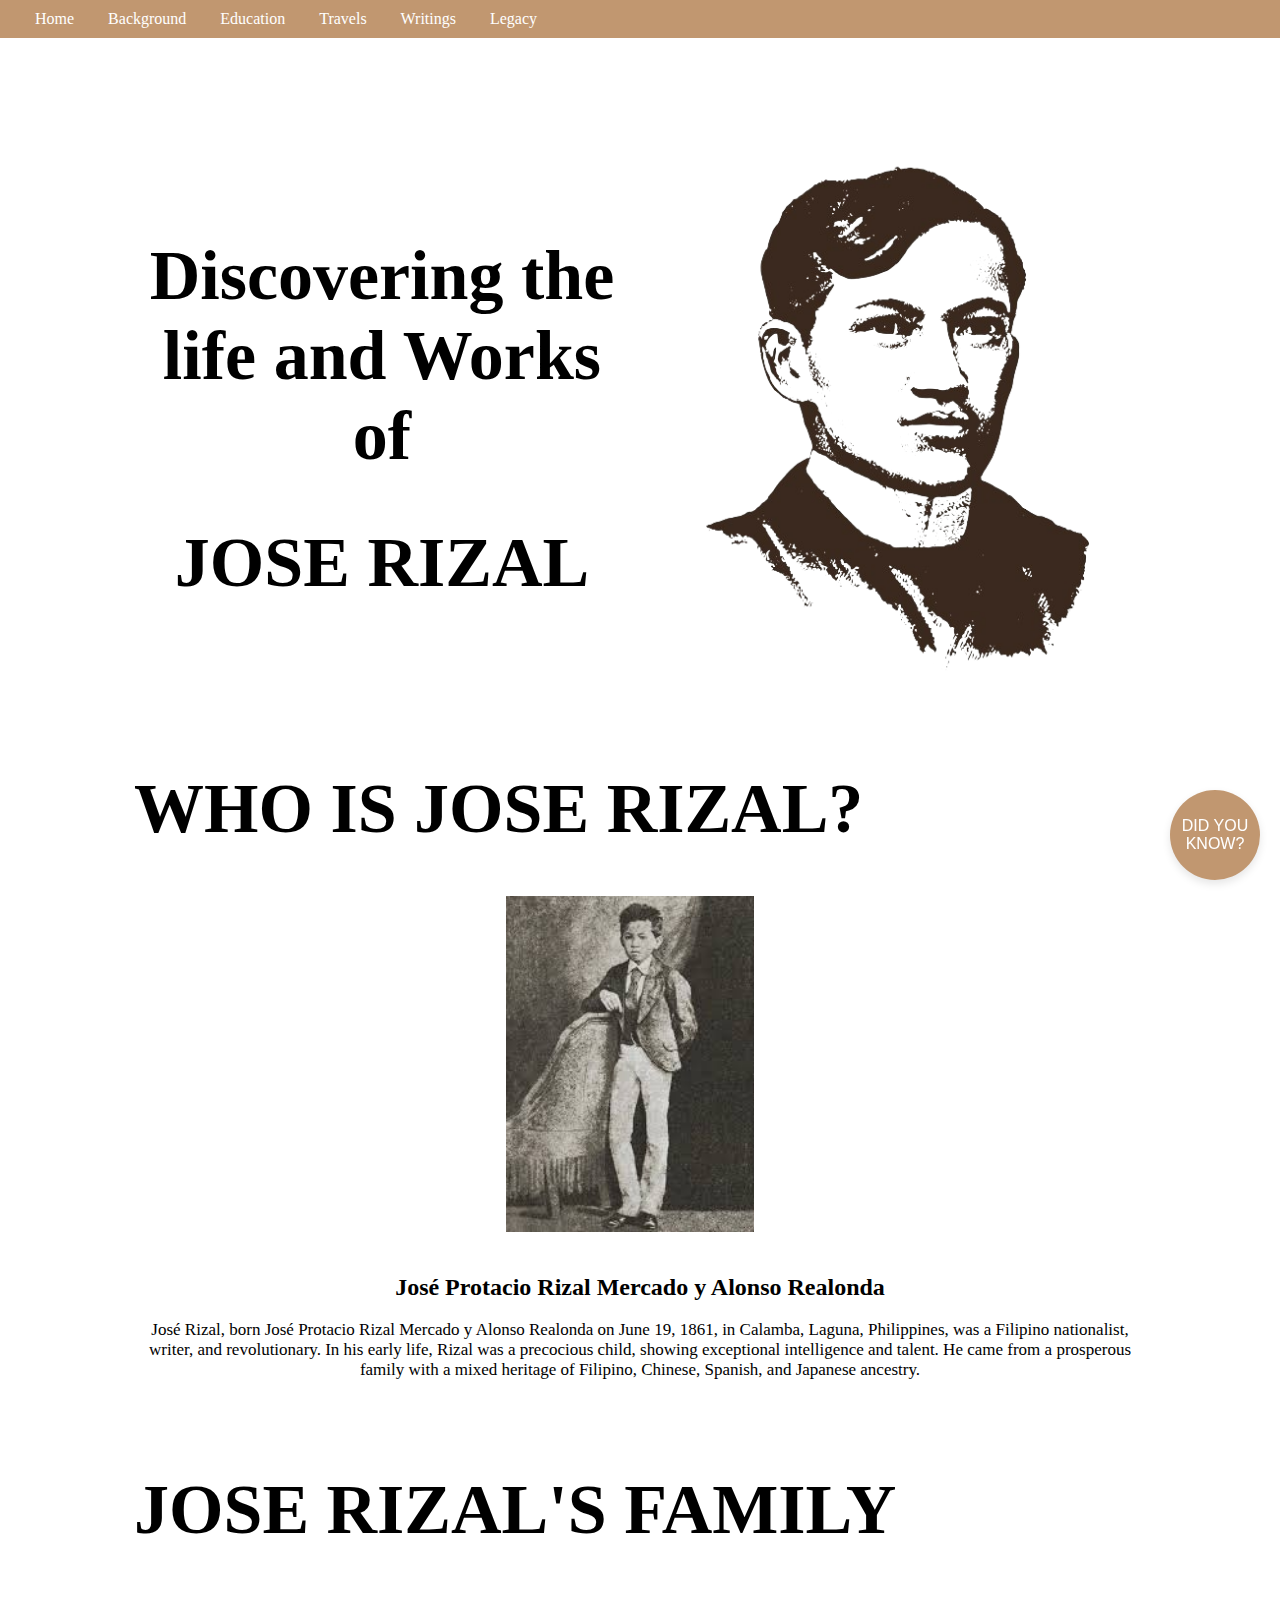
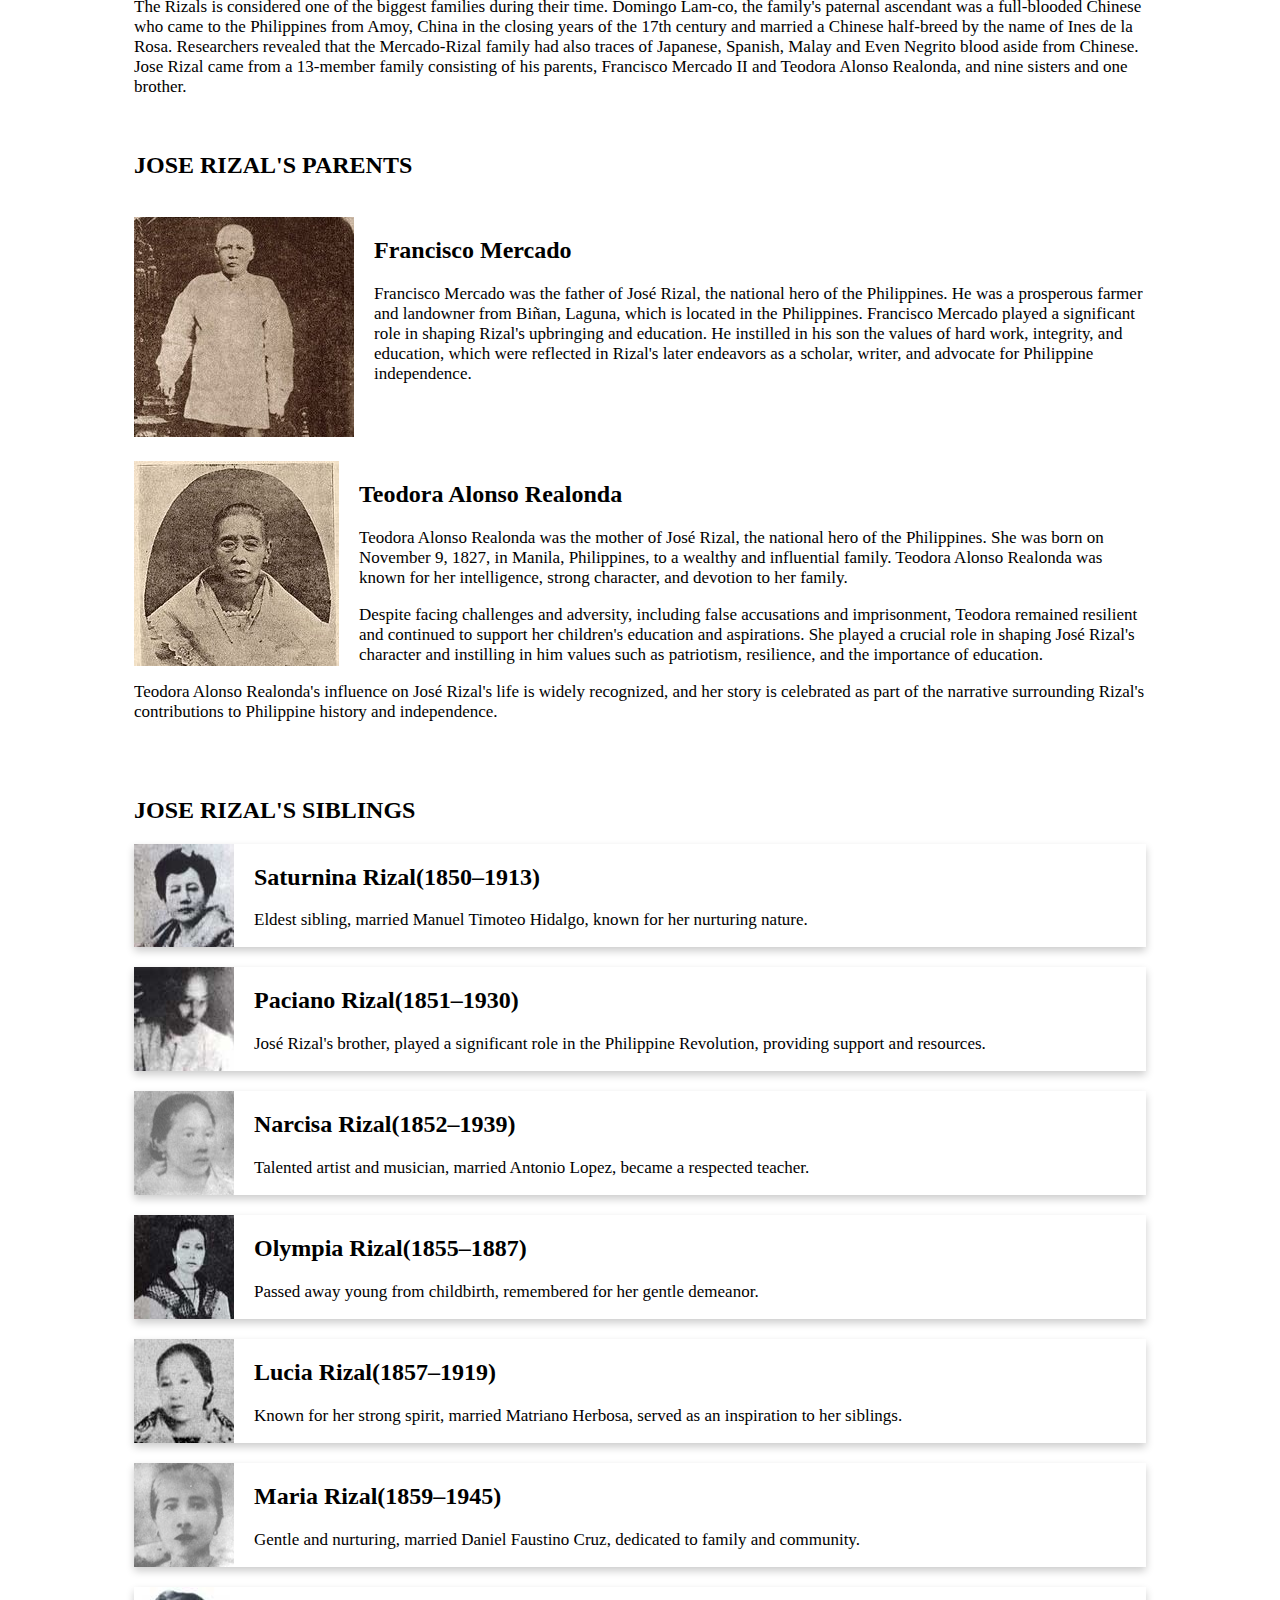
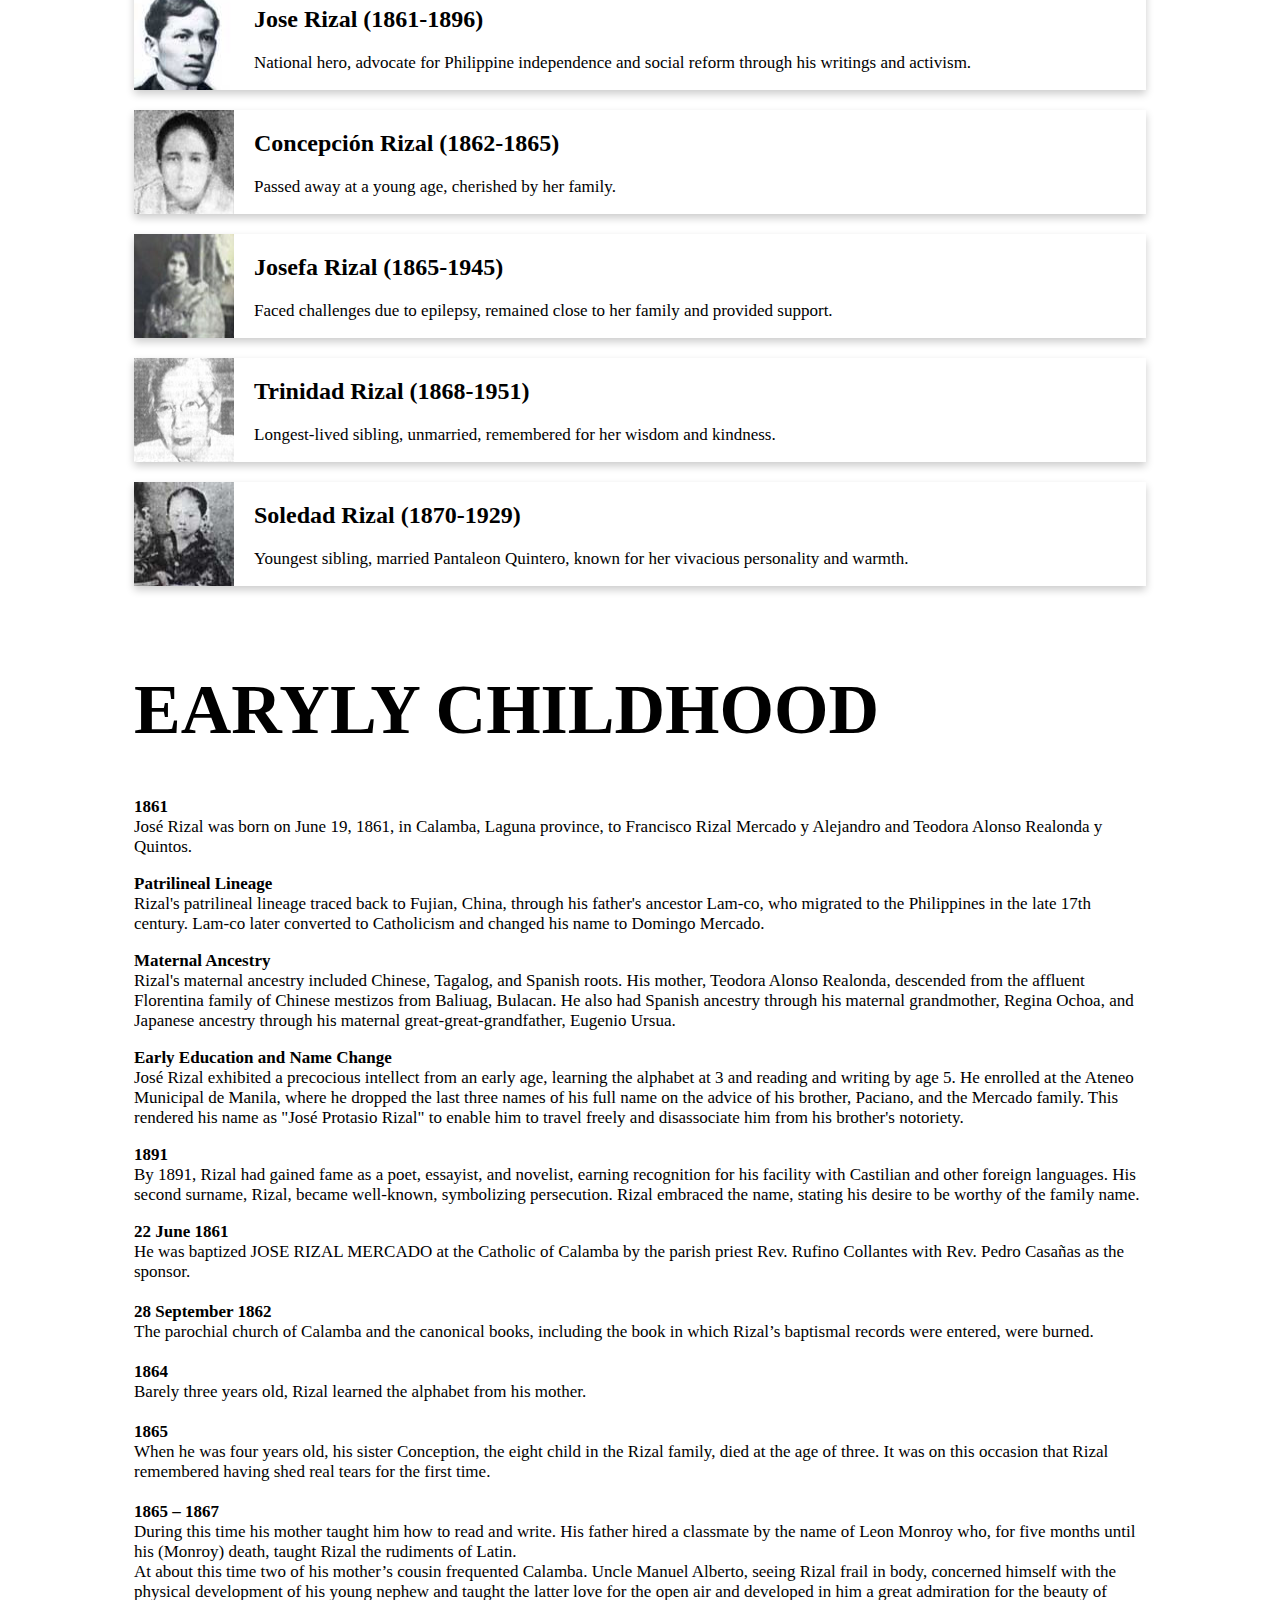
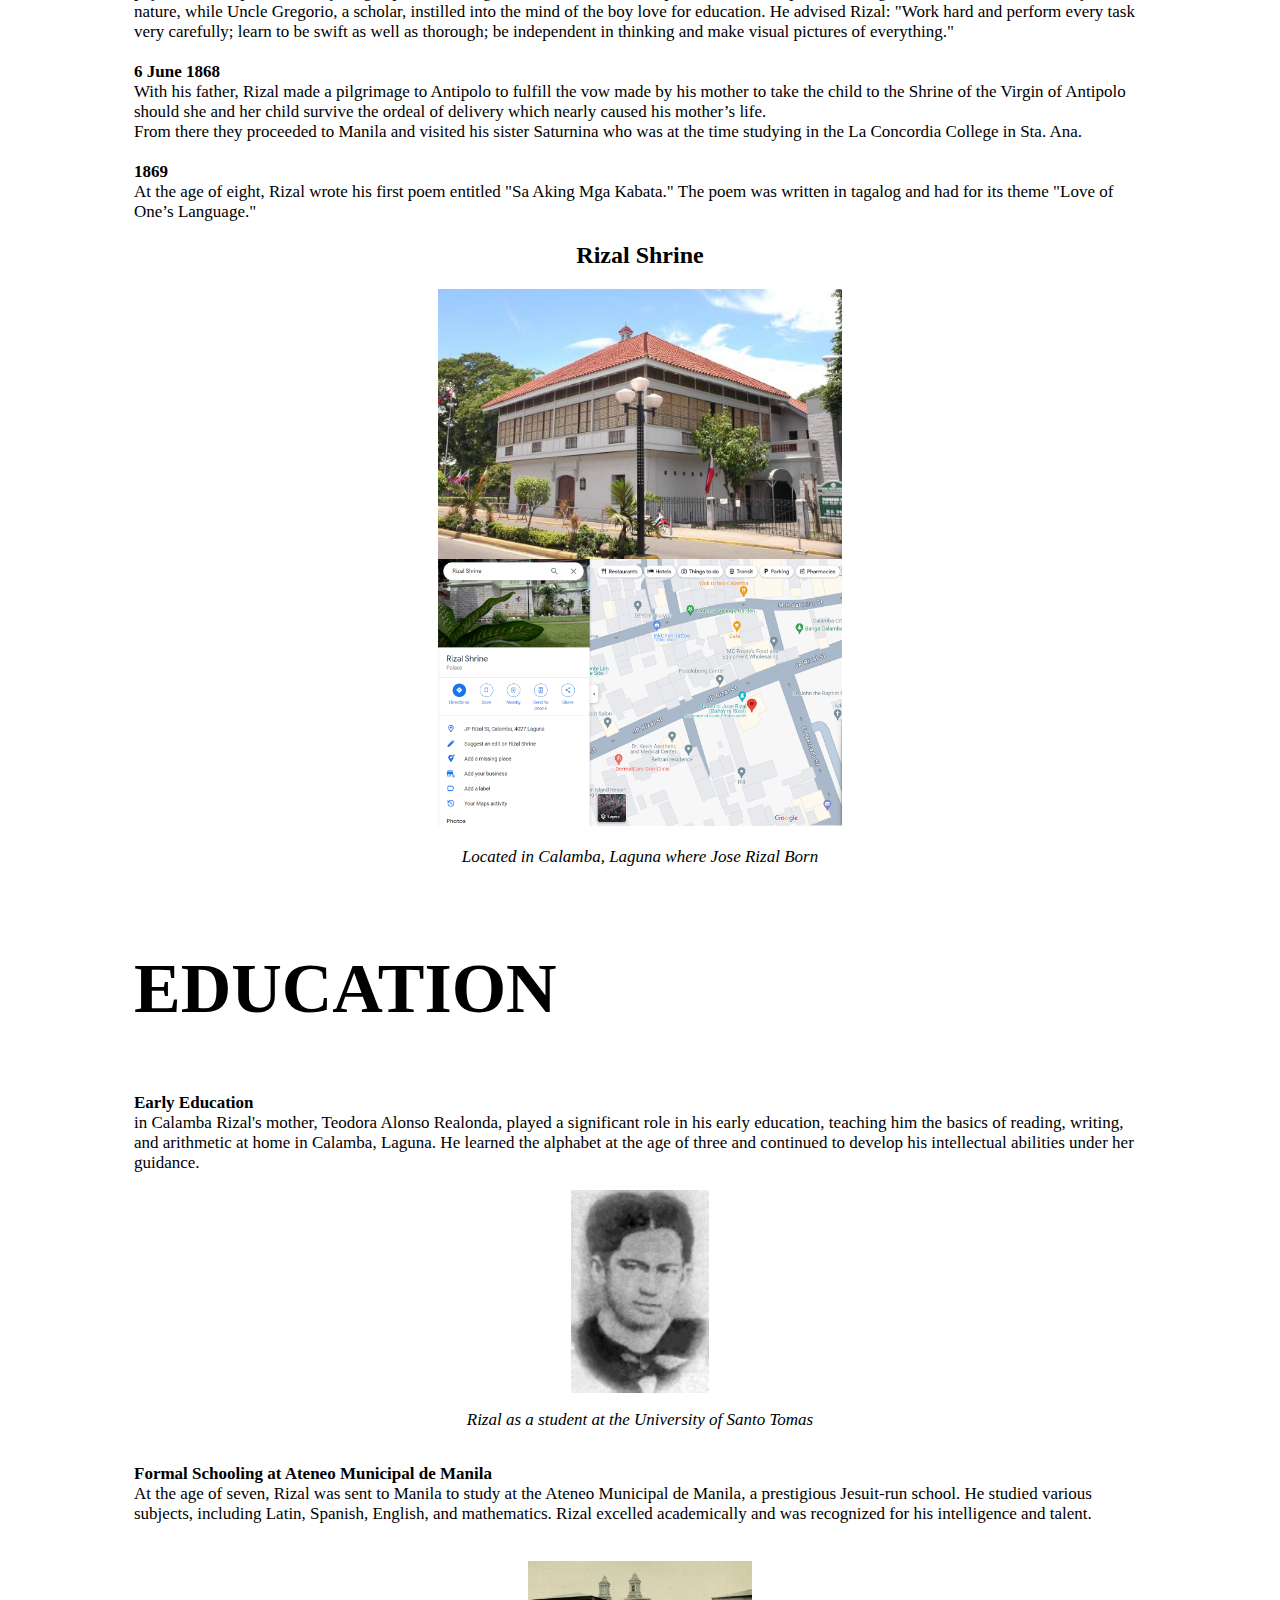
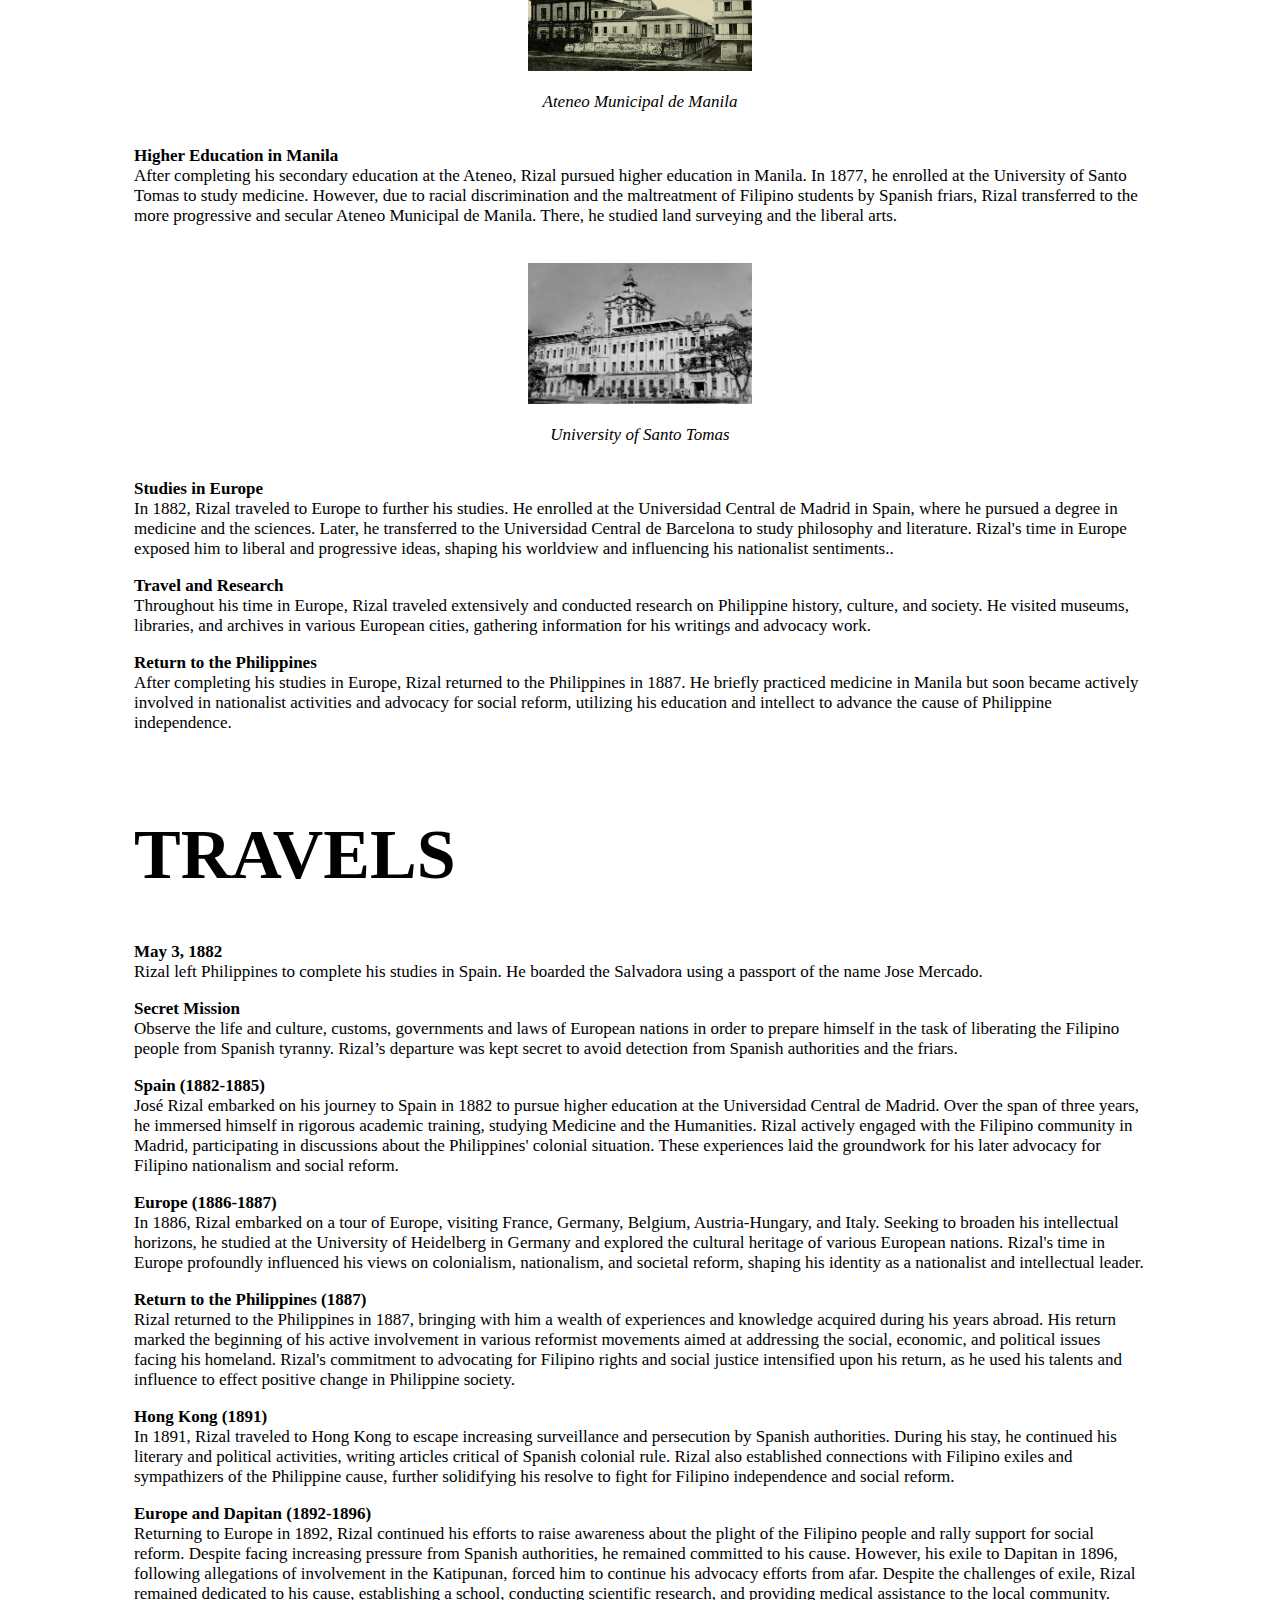
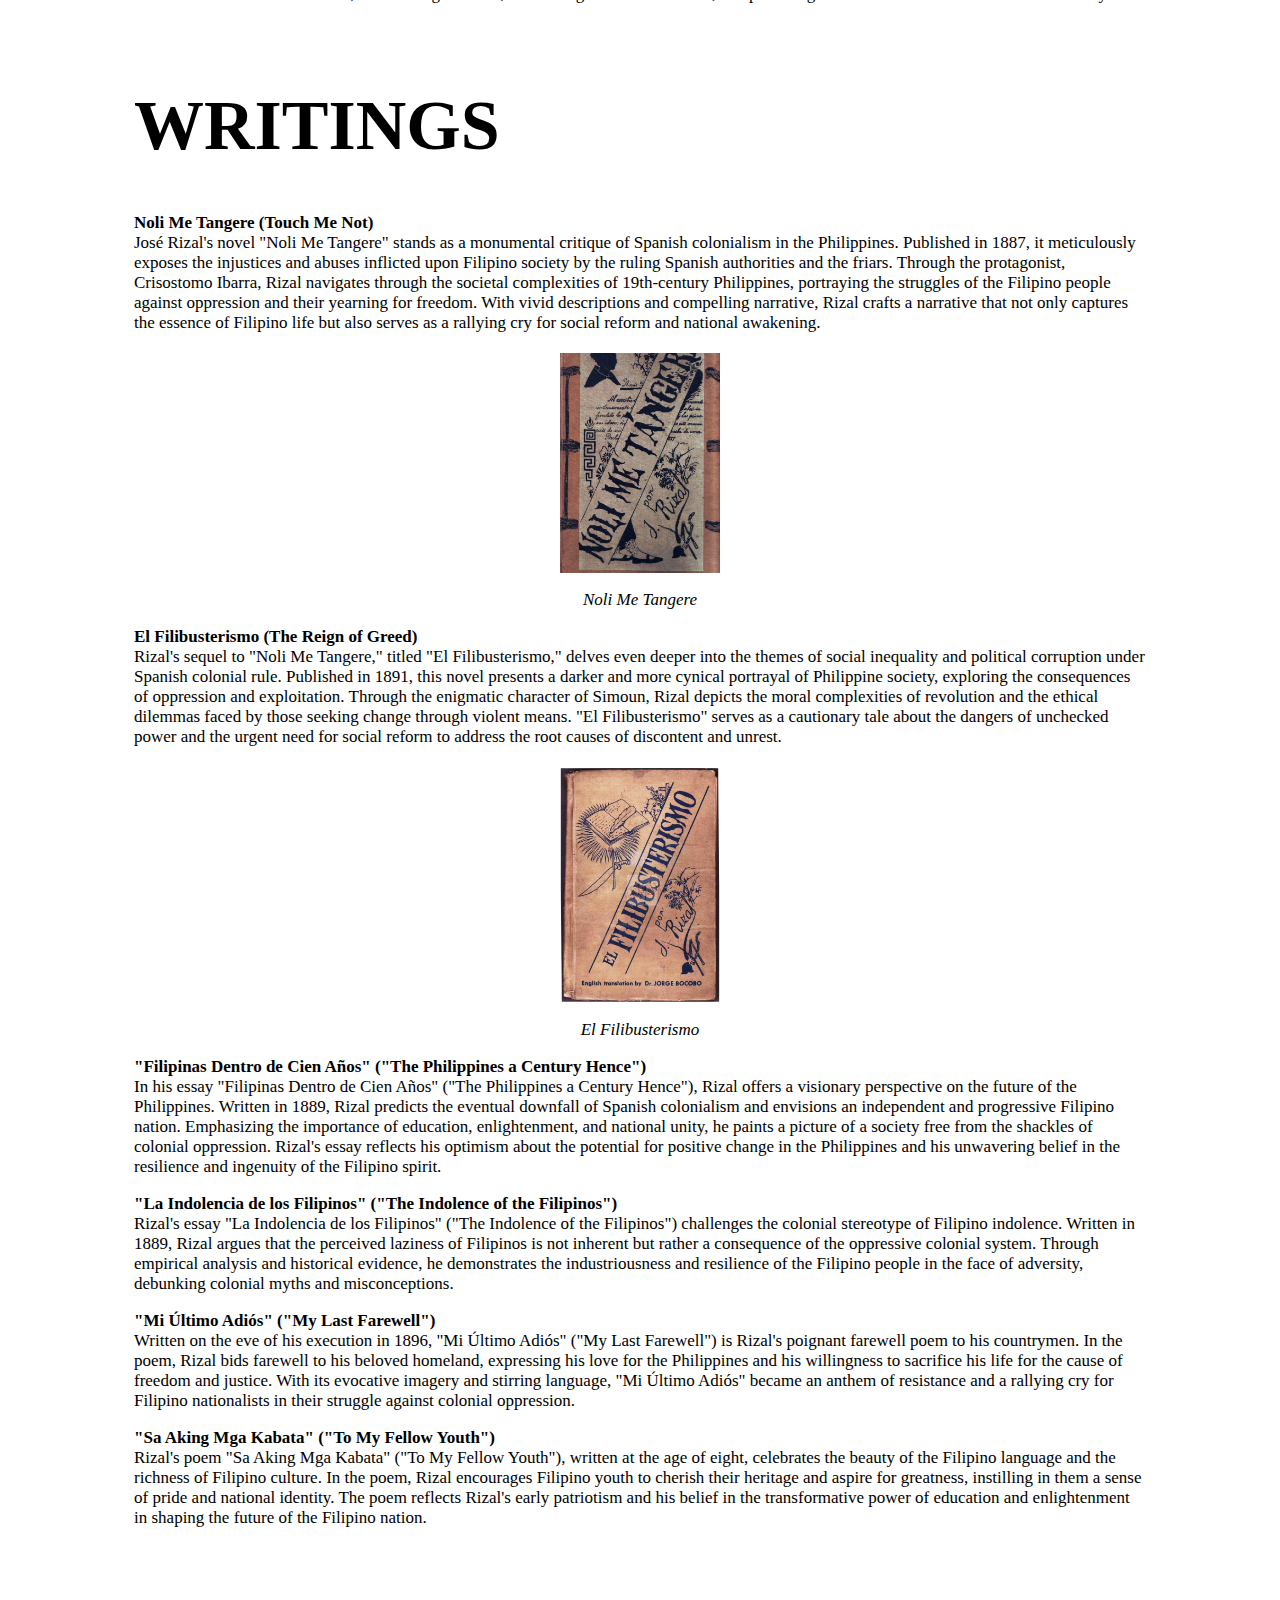
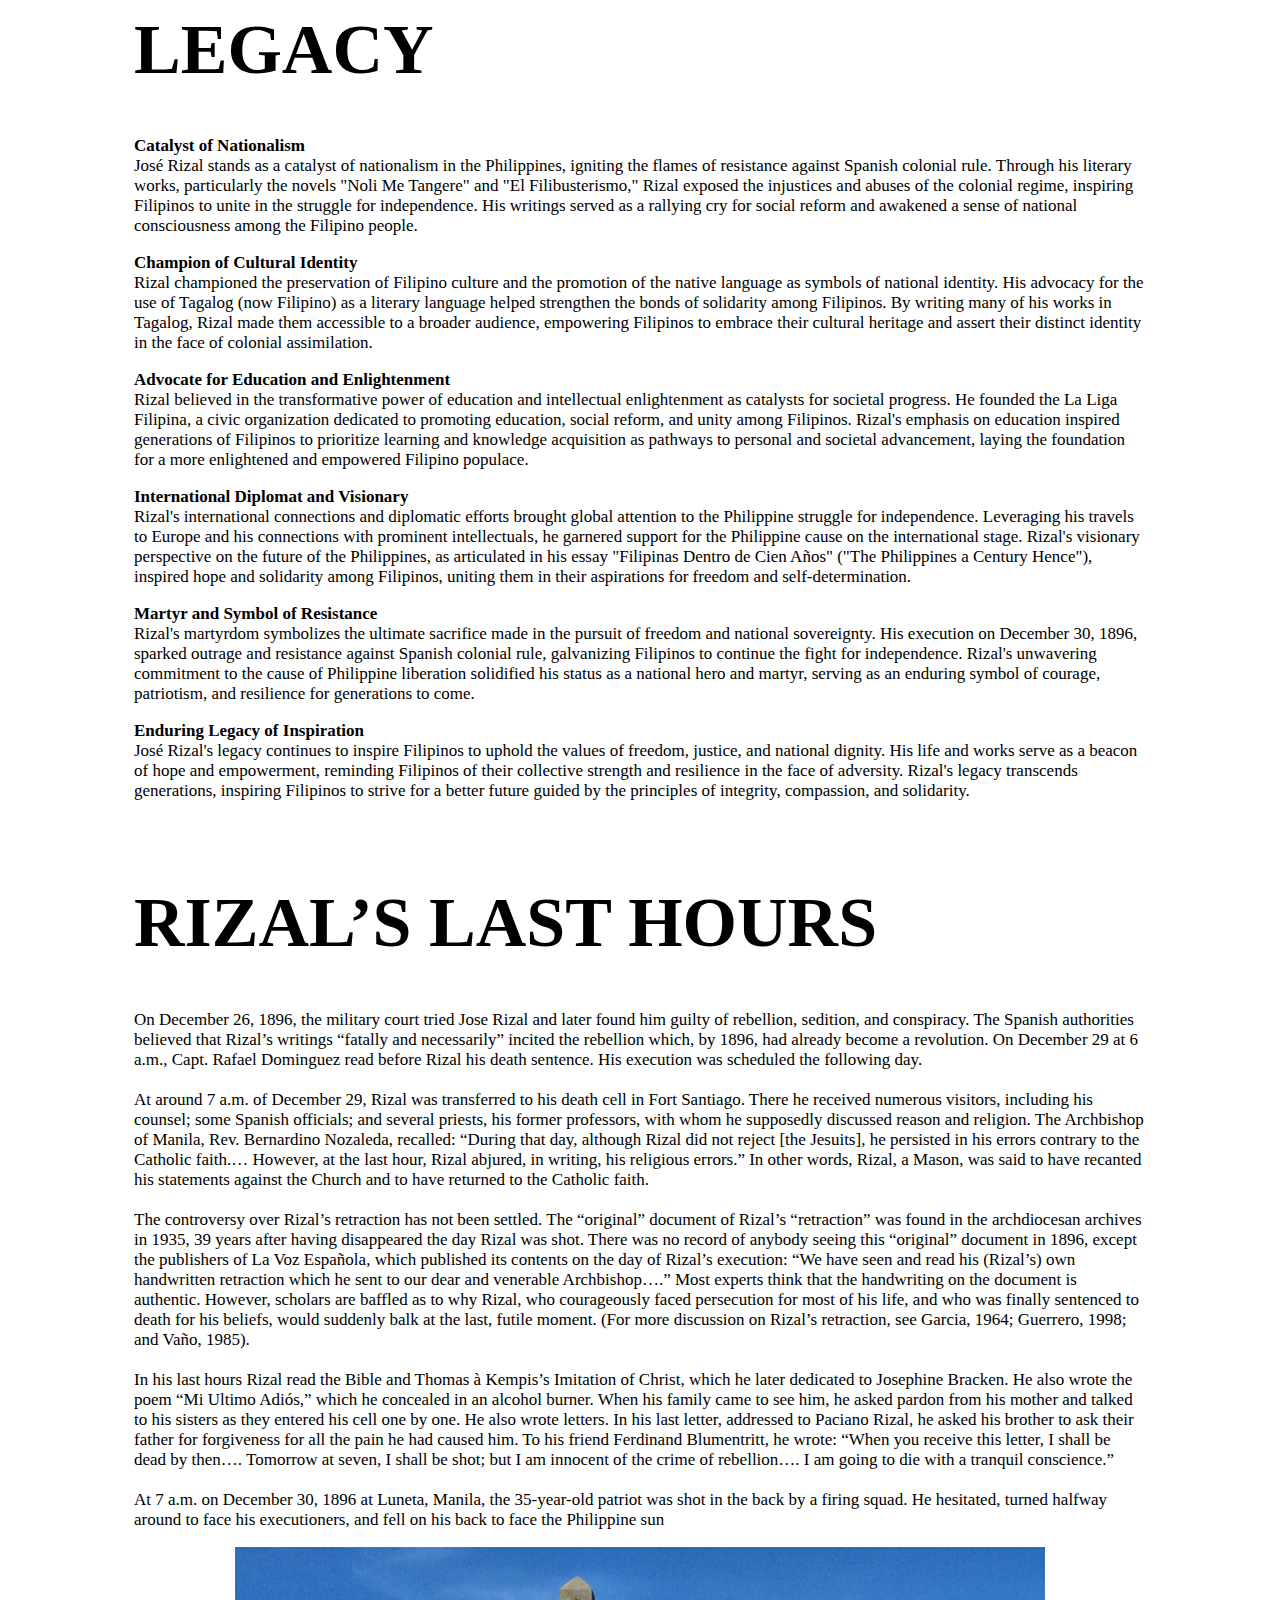
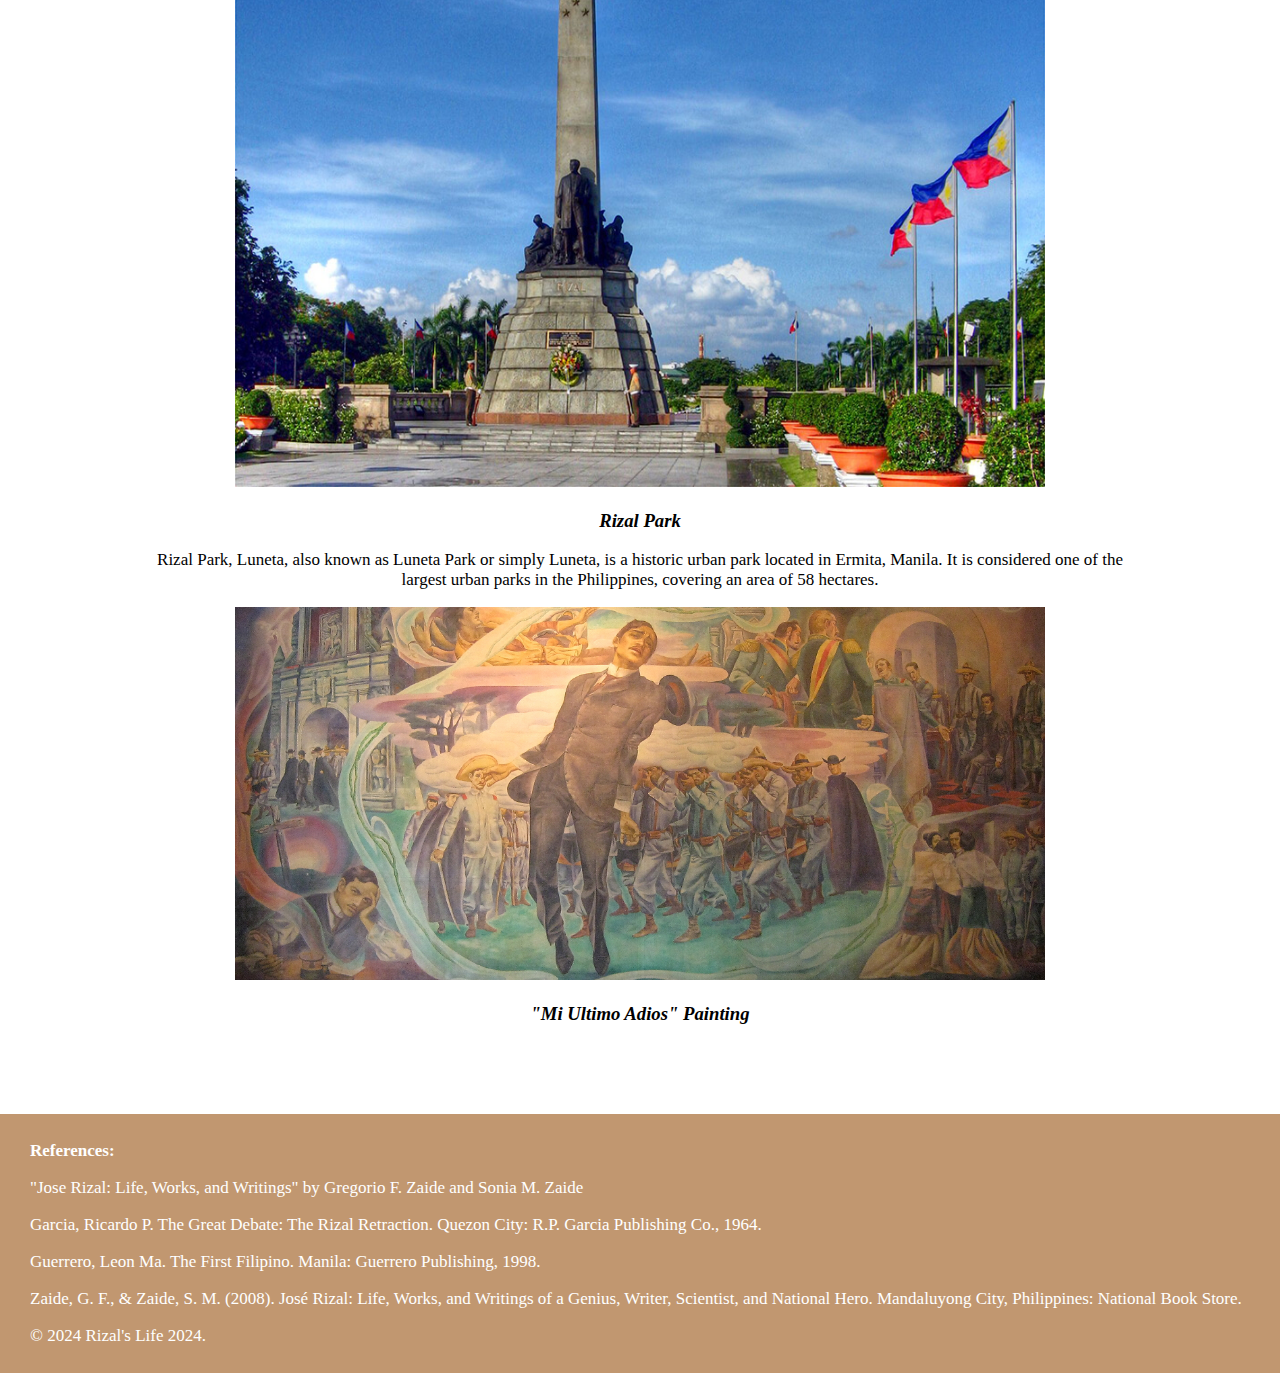
==== commit cc29aaf5: "sdf" ====
--- a/index.html
+++ b/index.html
@@ -9,22 +9,23 @@
 <body>
     <header>
         <nav>
-          <button id="menu-toggle">&#9776;</button>
-          <ul class="navbar" id="nav-menu">
-            <li><a href="#home">Home</a></li>
-            <li><a href="#content">Background</a>
-              <div class="subnav">
-                <a href="#family">Family</a>
-                <a href="#life">Early Life</a>
-                <a href="#lasthour">Rizal's Last Hour</a>
-              </div>
-            </li>
-            <li><a href="#education">Education</a></li>
-            <li><a href="#travels">Travels</a></li>
-            <li><a href="#writings">Writings</a></li>
-            <li><a href="#legacy">Legacy</a></li>
-          </ul>
+            <button id="menu-toggle">☰</button>
+            <ul class="navbar" id="nav-menu">
+                <li><a href="#home">Home</a></li>
+                <li><a href="#content">Background</a>
+                    <div class="subnav">
+                        <a href="#family">Family</a>
+                        <a href="#life">Early Life</a>
+                        <a href="#lasthour">Rizal's Last Hour</a>
+                    </div>
+                </li>
+                <li><a href="#education">Education</a></li>
+                <li><a href="#travels">Travels</a></li>
+                <li><a href="#writings">Writings</a></li>
+                <li><a href="#legacy">Legacy</a></li>
+            </ul>
         </nav>
+    </header>    
       </header>      
   <div class="main-container">
   <main>
@@ -42,14 +43,15 @@
     </section>
     <h1>WHO IS JOSE RIZAL?</h1>
     <div class="jose">
-        
+        <div class="joseimg">
+            <img src="Rizal/child.jpg" alt="Jose Child">
+        </div>
         <div class="josetext">
+        <br>
             <h2>José Protacio Rizal Mercado y Alonso Realonda</h2>
             <p>José Rizal, born José Protacio Rizal Mercado y Alonso Realonda on June 19, 1861, in Calamba, Laguna, Philippines, was a Filipino nationalist, writer, and revolutionary. In his early life, Rizal was a precocious child, showing exceptional intelligence and talent. He came from a prosperous family with a mixed heritage of Filipino, Chinese, Spanish, and Japanese ancestry.</p>
         </div>
-        <div class="joseimg">
-            <img src="Rizal/josechild.jpg" alt="Jose Child">
-        </div>
+        
     </div>
 <section id="family">
     <div class="family">
--- a/rizal-css.css
+++ b/rizal-css.css
@@ -1,5 +1,4 @@
 /* Default styles */
-
 html {
   scroll-behavior: smooth;
 }
@@ -50,7 +49,7 @@
 }
 
 .subnav {
-  display: none;
+  display: none; /* Hide the submenu by default */
   position: absolute;
   background-color: #f9f9f9;
   min-width: 160px;
@@ -58,6 +57,10 @@
   z-index: 1;
 }
 
+.navbar li:hover .subnav {
+  display: block; /* Show the submenu when the parent link is hovered */
+}
+
 .subnav a {
   color: black;
   padding: 12px 16px;
@@ -98,28 +101,27 @@
 }
 
 .rizalimg img {
-  float: right;
   max-width: 100%;
   height: auto;
   margin-left: auto;
   margin-right: auto;
-  align-self: center;
 }
 
 .jose {
-  overflow: hidden;
   margin-bottom: 20px;
-  display: flex;
 }
 
 .joseimg {
+  text-align: center;
   margin-right: 20px;
-  align-self: center;
-  width: 50%;
+}
+
+.joseimg img {
+  width: 25%;
 }
 
 .josetext {
-  align-self: center;
+ text-align: center;
 }
 
 .family {
@@ -224,7 +226,7 @@
 
 .school img {
   margin-top: 20px;
-  width: 18pc;
+  width: 14pc;
 }
 
 .school p {
@@ -239,26 +241,30 @@
 .writings {
   margin-left: auto;
   margin-right: auto;
-}
-
-.writingsgrid {
-  display: grid;
-  grid-template-columns: 1fr 1fr;
 }
 
 .writingstext {
   text-align: left;
 }
 
+/* Updated styles for the book image */
 .book {
   display: block;
   margin-left: auto;
   margin-right: auto;
+}
+
+.book p {
+  text-align: center;
 }
 
 .book img {
   margin-top: 20px;
   width: 10pc;
+  /* Remove float property */
+  margin-left: auto; /* Center the image horizontally */
+  margin-right: auto; /* Center the image horizontally */
+  display: block; /* Ensure the image appears as a block element */
 }
 
 .legacytext {
@@ -403,9 +409,10 @@
 }
 
 /* Media Queries for responsiveness */
-
 @media only screen and (max-width: 768px) {
   header {
+    float: left;
+    margin-right: 50px;
     padding: 8px 16px; /* Adjust padding for smaller screens */
   }
 
@@ -430,9 +437,90 @@
   .rizalimg img {
     float: none; /* Remove floating for the image */
   }
+  .joseimg img {
+    width: 80%;
+  }
+  .joseimg {
+    text-align: center;
+    margin-right: 20px;
+  }
 
   .popup .popuptext {
     width: 120px; /* Adjust popup width for smaller screens */
     margin-left: -60px; /* Adjust popup margin for smaller screens */
   }
 }
+
+@media only screen and (max-width: 480px) {
+  main {
+    padding: 40px; /* Adjust padding for smaller screens */
+  }
+
+  h1 {
+    font-size: 30px; /* Decrease font size for smaller screens */
+  }
+
+  p {
+    font-size: 16px; /* Decrease font size for smaller screens */
+  }
+
+  .introtext {
+    font-size: 24px; /* Decrease font size for smaller screens */
+  }
+}
+/* Add styles for mobile view */
+@media only screen and (max-width: 768px) {
+  nav {
+      text-align: right;
+  }
+
+  #menu-toggle {
+      display: block;
+      background: none;
+      border: none;
+      color: white;
+      font-size: 20px;
+      cursor: pointer;
+      padding: 10px;
+  }
+
+  .navbar {
+      display: none;
+      text-align: left;
+      padding: 10px;
+      background-color: #c19770;
+      position: absolute;
+      top: 50px;
+      right: 0;
+      width: 100%;
+      z-index: 4;
+  }
+
+  .navbar.show {
+      display: block;
+  }
+
+  .navbar li {
+      display: block;
+      margin-bottom: 10px;
+  }
+
+  .navbar a {
+      color: white;
+      text-decoration: none;
+      padding: 5px;
+  }
+
+  .subnav {
+    display: none; /* Hide the submenu by default */
+    position: absolute;
+    background-color:#e3b183;
+    min-width: 160px;
+    box-shadow: 0px 8px 16px 0px rgba(0,0,0,0.2);
+    z-index: 1;
+  }
+  
+  .navbar li:hover .subnav {
+    display: block; /* Show the submenu when the parent link is hovered */
+  }
+}  
